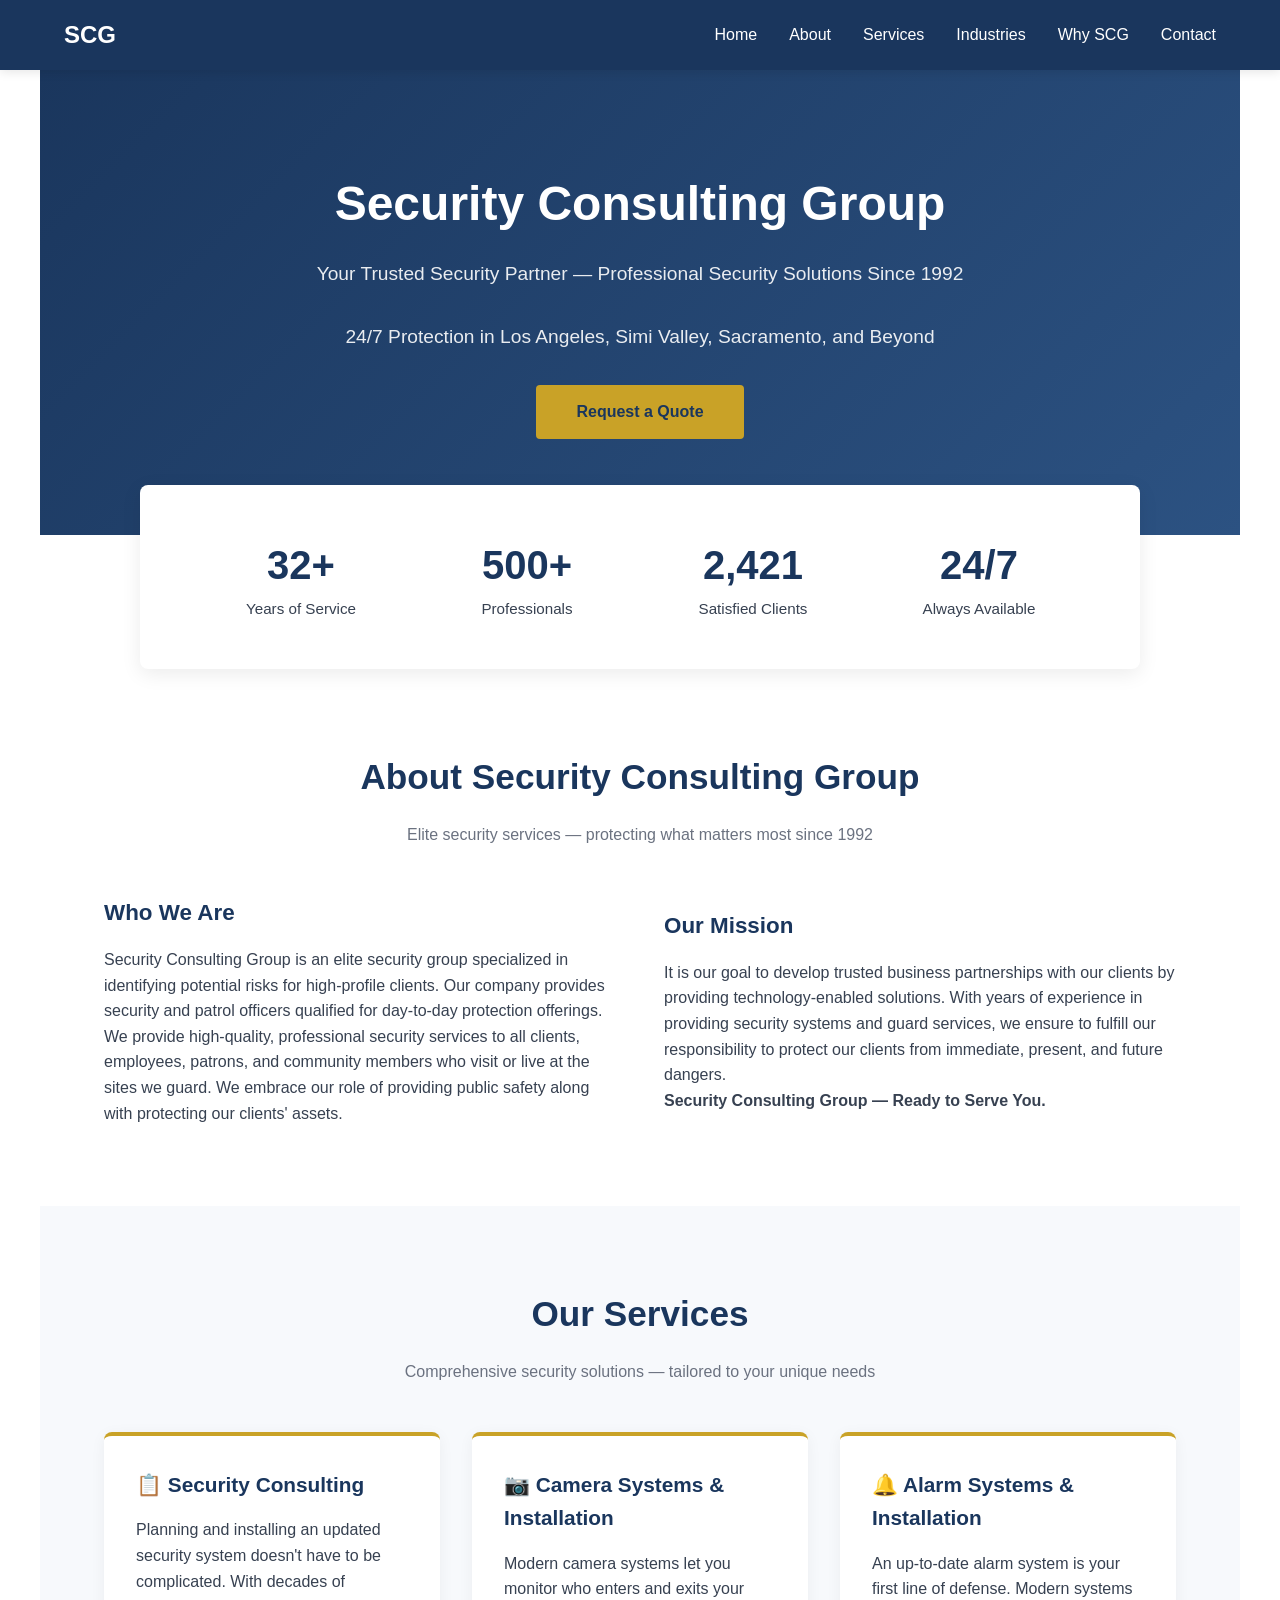
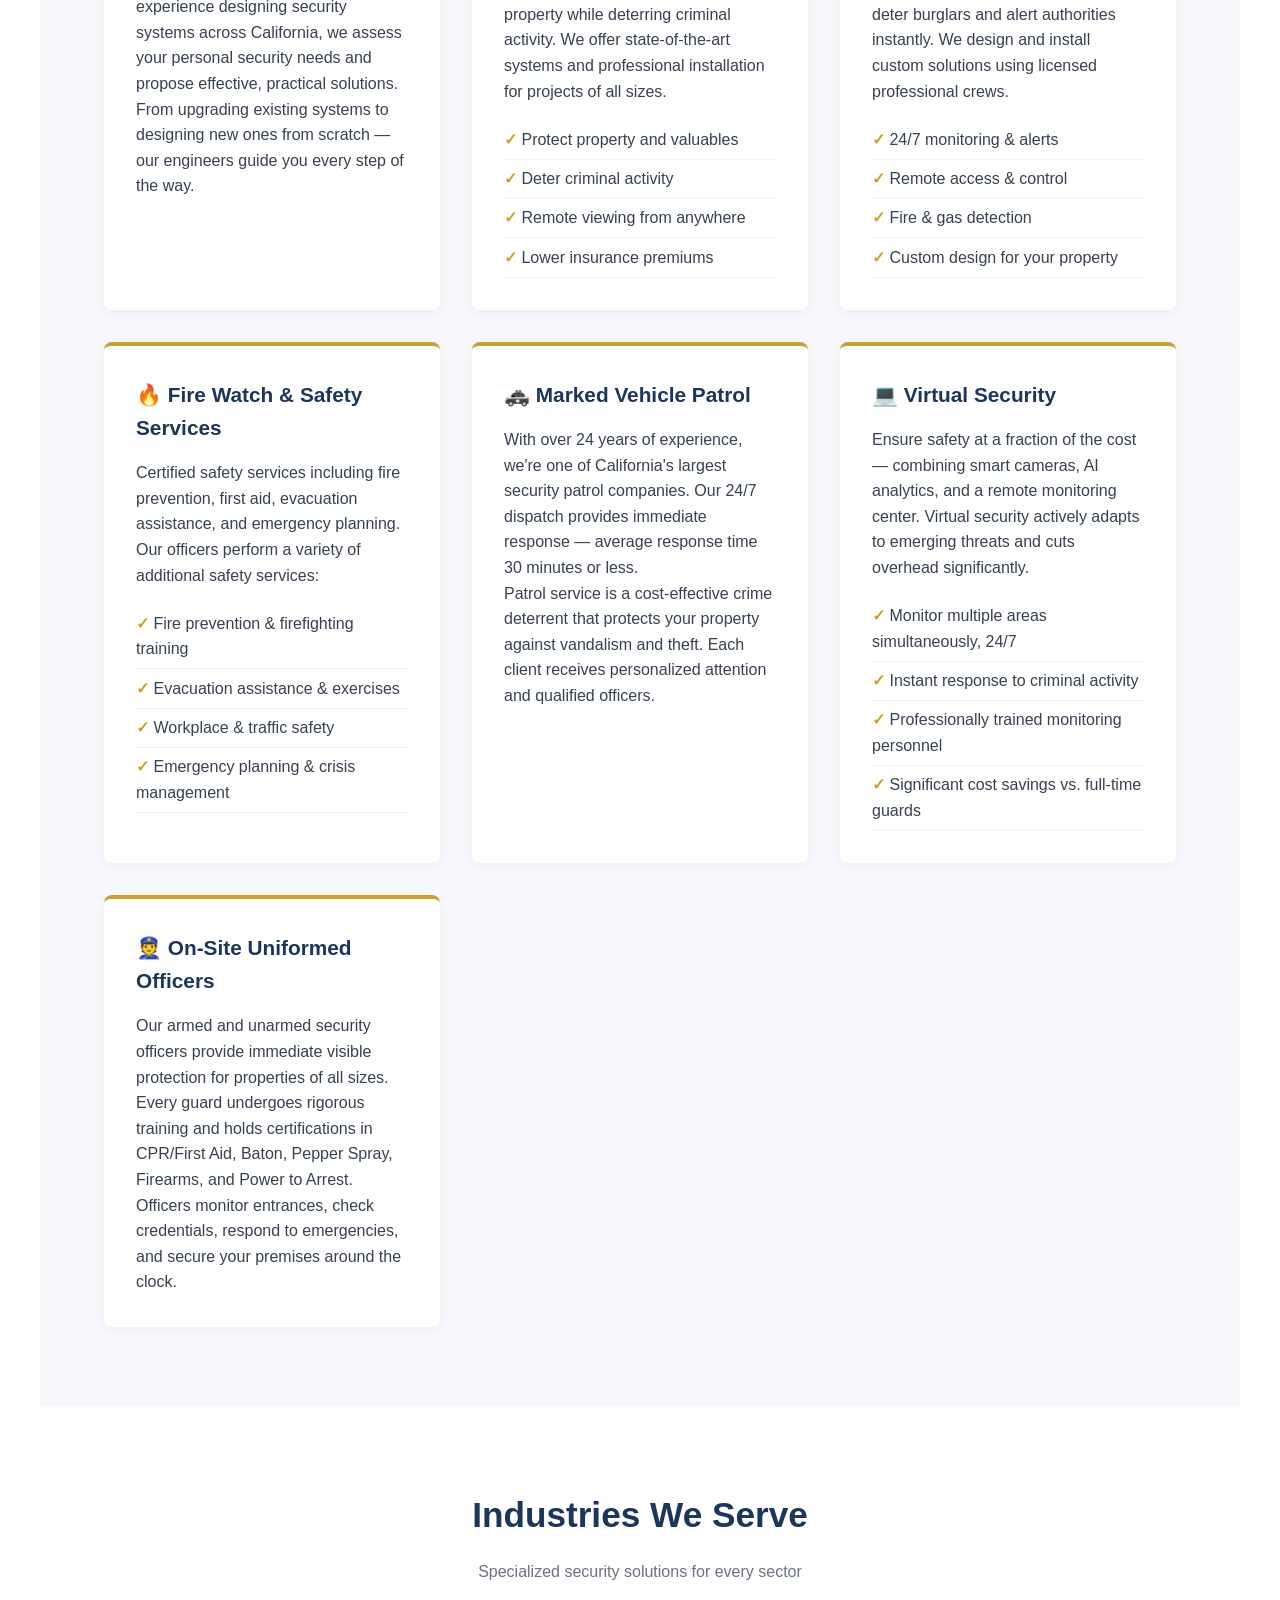
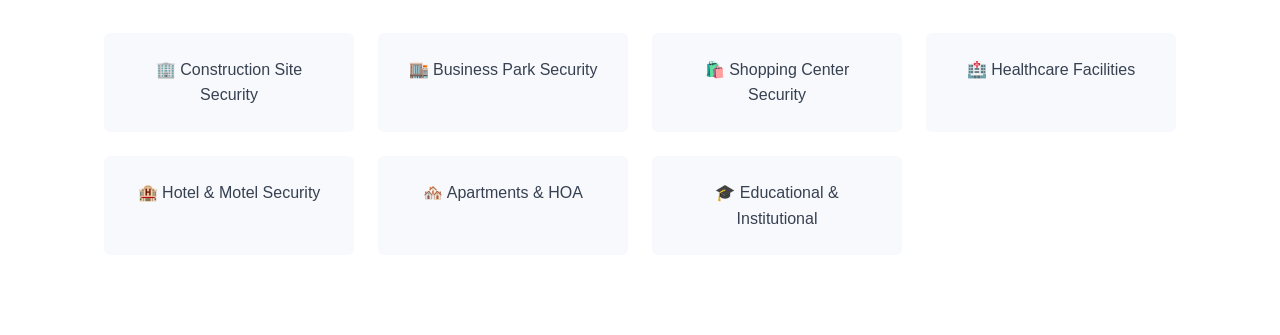
==== index.html @ 0ec8bee3 "Update index.html" ====
<!DOCTYPE html>
<html lang="en">
<head>
    <meta charset="UTF-8">
    <meta name="viewport" content="width=device-width, initial-scale=1.0">
    <title>Security Consulting Group | Reliable Security Solutions Since 1992</title>
    <link rel="stylesheet" href="style.css">
    <style>
        * {
            margin: 0;
            padding: 0;
            box-sizing: border-box;
            font-family: 'Segoe UI', Tahoma, Geneva, Verdana, sans-serif;
        }
        :root {
            --primary: #1a365d;
            --secondary: #c9a227;
            --accent: #2c5282;
            --light: #f7f9fc;
            --dark: #1f2937;
            --text: #374151;
        }
        body {
            line-height: 1.6;
            color: var(--text);
        }
        nav {
            background: var(--primary);
            padding: 1rem 5%;
            position: sticky;
            top: 0;
            z-index: 100;
            box-shadow: 0 2px 10px rgba(0,0,0,0.1);
        }
        .nav-container {
            max-width: 1200px;
            margin: 0 auto;
            display: flex;
            justify-content: space-between;
            align-items: center;
        }
        .logo {
            color: white;
            font-size: 1.5rem;
            font-weight: 700;
        }
        .nav-links {
            display: flex;
            gap: 2rem;
            list-style: none;
        }
        .nav-links a {
            color: white;
            text-decoration: none;
            font-weight: 500;
            transition: color 0.3s;
        }
        .nav-links a:hover {
            color: var(--secondary);
        }
        .hero {
            background: linear-gradient(135deg, var(--primary) 0%, var(--accent) 100%);
            color: white;
            padding: 6rem 5%;
            text-align: center;
        }
        .hero h1 {
            font-size: 3rem;
            margin-bottom: 1rem;
        }
        .hero p {
            font-size: 1.2rem;
            max-width: 800px;
            margin: 0 auto 2rem;
            opacity: 0.9;
        }
        .cta-button {
            display: inline-block;
            background: var(--secondary);
            color: var(--primary);
            padding: 0.9rem 2.5rem;
            border-radius: 4px;
            text-decoration: none;
            font-weight: 700;
            transition: transform 0.3s;
        }
        .cta-button:hover {
            transform: translateY(-3px);
        }
        .stats {
            background: white;
            padding: 3rem 5%;
            margin-top: -50px;
            position: relative;
            max-width: 1000px;
            margin-left: auto;
            margin-right: auto;
            border-radius: 8px;
            box-shadow: 0 5px 20px rgba(0,0,0,0.08);
        }
        .stats-container {
            display: grid;
            grid-template-columns: repeat(4, 1fr);
            gap: 2rem;
            text-align: center;
        }
        .stat-number {
            font-size: 2.5rem;
            font-weight: 700;
            color: var(--primary);
        }
        .stat-label {
            color: var(--text);
            font-size: 0.95rem;
        }
        section {
            padding: 5rem 5%;
            max-width: 1200px;
            margin: 0 auto;
        }
        .section-title {
            text-align: center;
            font-size: 2.2rem;
            color: var(--primary);
            margin-bottom: 1rem;
        }
        .section-subtitle {
            text-align: center;
            max-width: 700px;
            margin: 0 auto 3rem;
            color: #6b7280;
        }
        .about-content {
            display: grid;
            grid-template-columns: 1fr 1fr;
            gap: 3rem;
            align-items: center;
        }
        .about-text h3 {
            color: var(--primary);
            margin-bottom: 1rem;
            font-size: 1.4rem;
        }
        .services-grid {
            display: grid;
            grid-template-columns: repeat(auto-fit, minmax(320px, 1fr));
            gap: 2rem;
        }
        .service-card {
            background: white;
            border-radius: 8px;
            padding: 2rem;
            box-shadow: 0 3px 15px rgba(0,0,0,0.05);
            transition: transform 0.3s, box-shadow 0.3s;
            border-top: 4px solid var(--secondary);
        }
        .service-card:hover {
            transform: translateY(-5px);
            box-shadow: 0 8px 25px rgba(0,0,0,0.1);
        }
        .service-card h3 {
            color: var(--primary);
            margin-bottom: 1rem;
            font-size: 1.3rem;
        }
        .benefits-list {
            list-style: none;
            margin-top: 1rem;
        }
        .benefits-list li {
            padding: 0.4rem 0;
            border-bottom: 1px solid #f0f0f0;
        }
        .benefits-list li:before {
            content: "✓ ";
            color: var(--secondary);
            font-weight: bold;
        }
        .industries-grid {
            display: grid;
            grid-template-columns: repeat(auto-fit, minmax(250px, 1fr));
            gap: 1.5rem;
        }
        .industry-item {
            background: var(--light);
            padding: 1.5rem;
            border-radius: 6px;
            text-align: center;
            font-weight: 500;
        }
        .why-scg {
            background: var(--light);
        }
        .why-grid {
            display: grid;
            grid-template-columns: repeat(auto-fit, minmax(250px, 1fr));
            gap: 2rem;
        }
        .why-item h3 {
            color: var(--primary);
            margin-bottom: 0.8rem;
        }
        .contact-container {
            display: grid;
            grid-template-columns: 1fr 1fr;
            gap: 3rem;
        }
        .contact-info h3 {
            color: var(--primary);
            margin-bottom: 1rem;
        }
        .contact-info p {
            margin-bottom: 0.8rem;
        }
        footer {
            background: var(--dark);
            color: white;
            text-align: center;
            padding: 2rem 5%;
            font-size: 0.9rem;
        }
        @media (max-width: 768px) {
            .nav-links {
                gap: 1rem;
            }
            .hero h1 {
                font-size: 2rem;
            }
            .stats-container, .about-content, .contact-container {
                grid-template-columns: 1fr;
            }
        }
    </style>
</head>
<body>

<!-- Navigation -->
<nav>
    <div class="nav-container">
        <div class="logo">SCG</div>
        <ul class="nav-links">
            <li><a href="#home">Home</a></li>
            <li><a href="#about">About</a></li>
            <li><a href="#services">Services</a></li>
            <li><a href="#industries">Industries</a></li>
            <li><a href="#why">Why SCG</a></li>
            <li><a href="#contact">Contact</a></li>
        </ul>
    </div>
</nav>

<!-- Home / Hero Section -->
<section class="hero" id="home">
    <h1>Security Consulting Group</h1>
    <p>Your Trusted Security Partner — Professional Security Solutions Since 1992</p>
    <p>24/7 Protection in Los Angeles, Simi Valley, Sacramento, and Beyond</p>
    <a href="#contact" class="cta-button">Request a Quote</a>
</section>

<!-- Stats Bar -->
<div class="stats">
    <div class="stats-container">
        <div>
            <div class="stat-number">32+</div>
            <div class="stat-label">Years of Service</div>
        </div>
        <div>
            <div class="stat-number">500+</div>
            <div class="stat-label">Professionals</div>
        </div>
        <div>
            <div class="stat-number">2,421</div>
            <div class="stat-label">Satisfied Clients</div>
        </div>
        <div>
            <div class="stat-number">24/7</div>
            <div class="stat-label">Always Available</div>
        </div>
    </div>
</div>

<!-- About Us -->
<section id="about">
    <h2 class="section-title">About Security Consulting Group</h2>
    <p class="section-subtitle">Elite security services — protecting what matters most since 1992</p>
    
    <div class="about-content">
        <div class="about-text">
            <h3>Who We Are</h3>
            <p>Security Consulting Group is an elite security group specialized in identifying potential risks for high-profile clients. Our company provides security and patrol officers qualified for day-to-day protection offerings.</p>
            <p>We provide high-quality, professional security services to all clients, employees, patrons, and community members who visit or live at the sites we guard. We embrace our role of providing public safety along with protecting our clients' assets.</p>
        </div>
        <div class="about-text">
            <h3>Our Mission</h3>
            <p>It is our goal to develop trusted business partnerships with our clients by providing technology-enabled solutions. With years of experience in providing security systems and guard services, we ensure to fulfill our responsibility to protect our clients from immediate, present, and future dangers.</p>
            <p><strong>Security Consulting Group — Ready to Serve You.</strong></p>
        </div>
    </div>
</section>

<!-- Services -->
<section id="services" style="background: var(--light);">
    <h2 class="section-title">Our Services</h2>
    <p class="section-subtitle">Comprehensive security solutions — tailored to your unique needs</p>
    
    <div class="services-grid">
        <!-- Security Consulting -->
        <div class="service-card">
            <h3>📋 Security Consulting</h3>
            <p>Planning and installing an updated security system doesn't have to be complicated. With decades of experience designing security systems across California, we assess your personal security needs and propose effective, practical solutions.</p>
            <p>From upgrading existing systems to designing new ones from scratch — our engineers guide you every step of the way.</p>
        </div>

        <!-- Camera Systems -->
        <div class="service-card">
            <h3>📷 Camera Systems & Installation</h3>
            <p>Modern camera systems let you monitor who enters and exits your property while deterring criminal activity. We offer state-of-the-art systems and professional installation for projects of all sizes.</p>
            <ul class="benefits-list">
                <li>Protect property and valuables</li>
                <li>Deter criminal activity</li>
                <li>Remote viewing from anywhere</li>
                <li>Lower insurance premiums</li>
            </ul>
        </div>

        <!-- Alarm Systems -->
        <div class="service-card">
            <h3>🔔 Alarm Systems & Installation</h3>
            <p>An up-to-date alarm system is your first line of defense. Modern systems deter burglars and alert authorities instantly. We design and install custom solutions using licensed professional crews.</p>
            <ul class="benefits-list">
                <li>24/7 monitoring & alerts</li>
                <li>Remote access & control</li>
                <li>Fire & gas detection</li>
                <li>Custom design for your property</li>
            </ul>
        </div>

        <!-- Fire Watch & Safety -->
        <div class="service-card">
            <h3>🔥 Fire Watch & Safety Services</h3>
            <p>Certified safety services including fire prevention, first aid, evacuation assistance, and emergency planning. Our officers perform a variety of additional safety services:</p>
            <ul class="benefits-list">
                <li>Fire prevention & firefighting training</li>
                <li>Evacuation assistance & exercises</li>
                <li>Workplace & traffic safety</li>
                <li>Emergency planning & crisis management</li>
            </ul>
        </div>

        <!-- Marked Vehicle Patrol -->
        <div class="service-card">
            <h3>🚓 Marked Vehicle Patrol</h3>
            <p>With over 24 years of experience, we're one of California's largest security patrol companies. Our 24/7 dispatch provides immediate response — average response time 30 minutes or less.</p>
            <p>Patrol service is a cost-effective crime deterrent that protects your property against vandalism and theft. Each client receives personalized attention and qualified officers.</p>
        </div>

        <!-- Virtual Security -->
        <div class="service-card">
            <h3>💻 Virtual Security</h3>
            <p>Ensure safety at a fraction of the cost — combining smart cameras, AI analytics, and a remote monitoring center. Virtual security actively adapts to emerging threats and cuts overhead significantly.</p>
            <ul class="benefits-list">
                <li>Monitor multiple areas simultaneously, 24/7</li>
                <li>Instant response to criminal activity</li>
                <li>Professionally trained monitoring personnel</li>
                <li>Significant cost savings vs. full-time guards</li>
            </ul>
        </div>

        <!-- On-Site Uniformed Officers -->
        <div class="service-card">
            <h3>👮 On-Site Uniformed Officers</h3>
            <p>Our armed and unarmed security officers provide immediate visible protection for properties of all sizes. Every guard undergoes rigorous training and holds certifications in CPR/First Aid, Baton, Pepper Spray, Firearms, and Power to Arrest.</p>
            <p>Officers monitor entrances, check credentials, respond to emergencies, and secure your premises around the clock.</p>
        </div>
    </div>
</section>

<!-- Industries Served -->
<section id="industries">
    <h2 class="section-title">Industries We Serve</h2>
    <p class="section-subtitle">Specialized security solutions for every sector</p>
    
    <div class="industries-grid">
        <div class="industry-item">🏢 Construction Site Security</div>
        <div class="industry-item">🏬 Business Park Security</div>
        <div class="industry-item">🛍️ Shopping Center Security</div>
        <div class="industry-item">🏥 Healthcare Facilities</div>
        <div class="industry-item">🏨 Hotel & Motel Security</div>
        <div class="industry-item">🏘️ Apartments & HOA</div>
        <div class="industry-item">🎓 Educational & Institutional
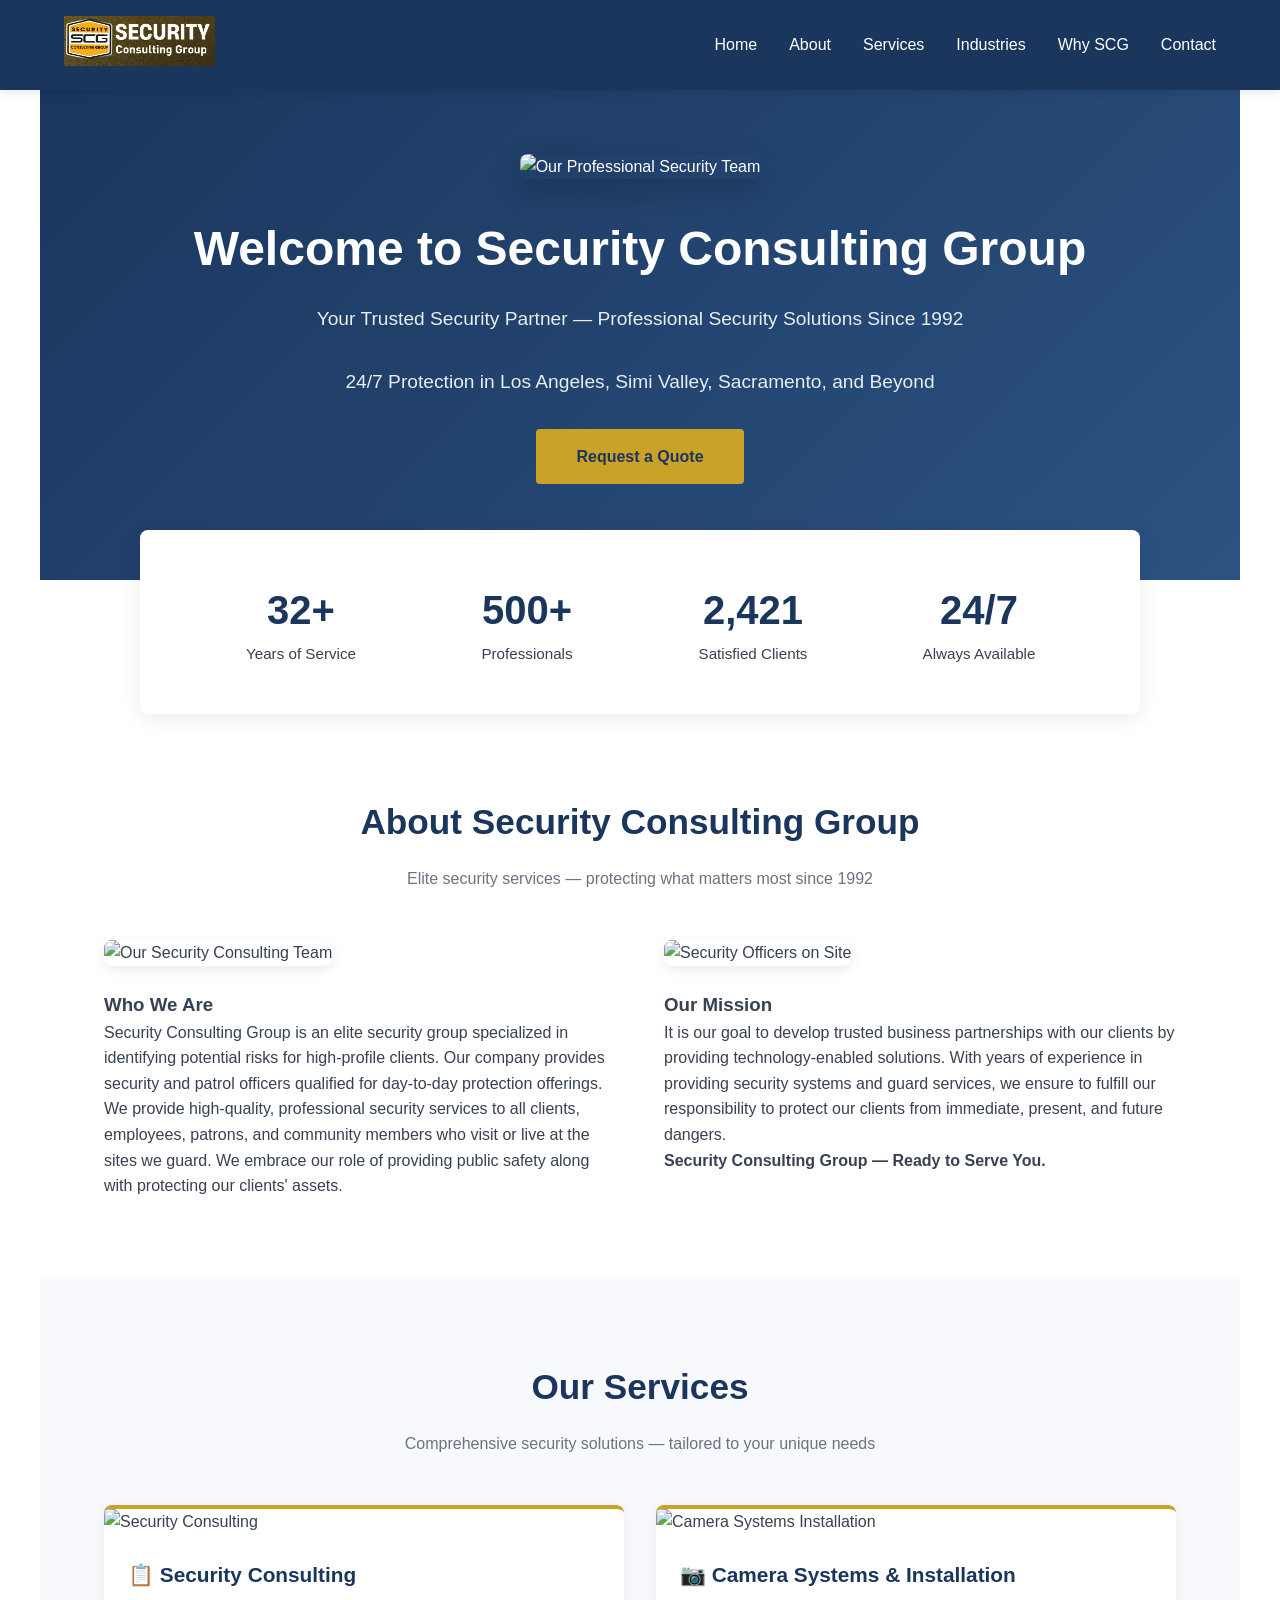
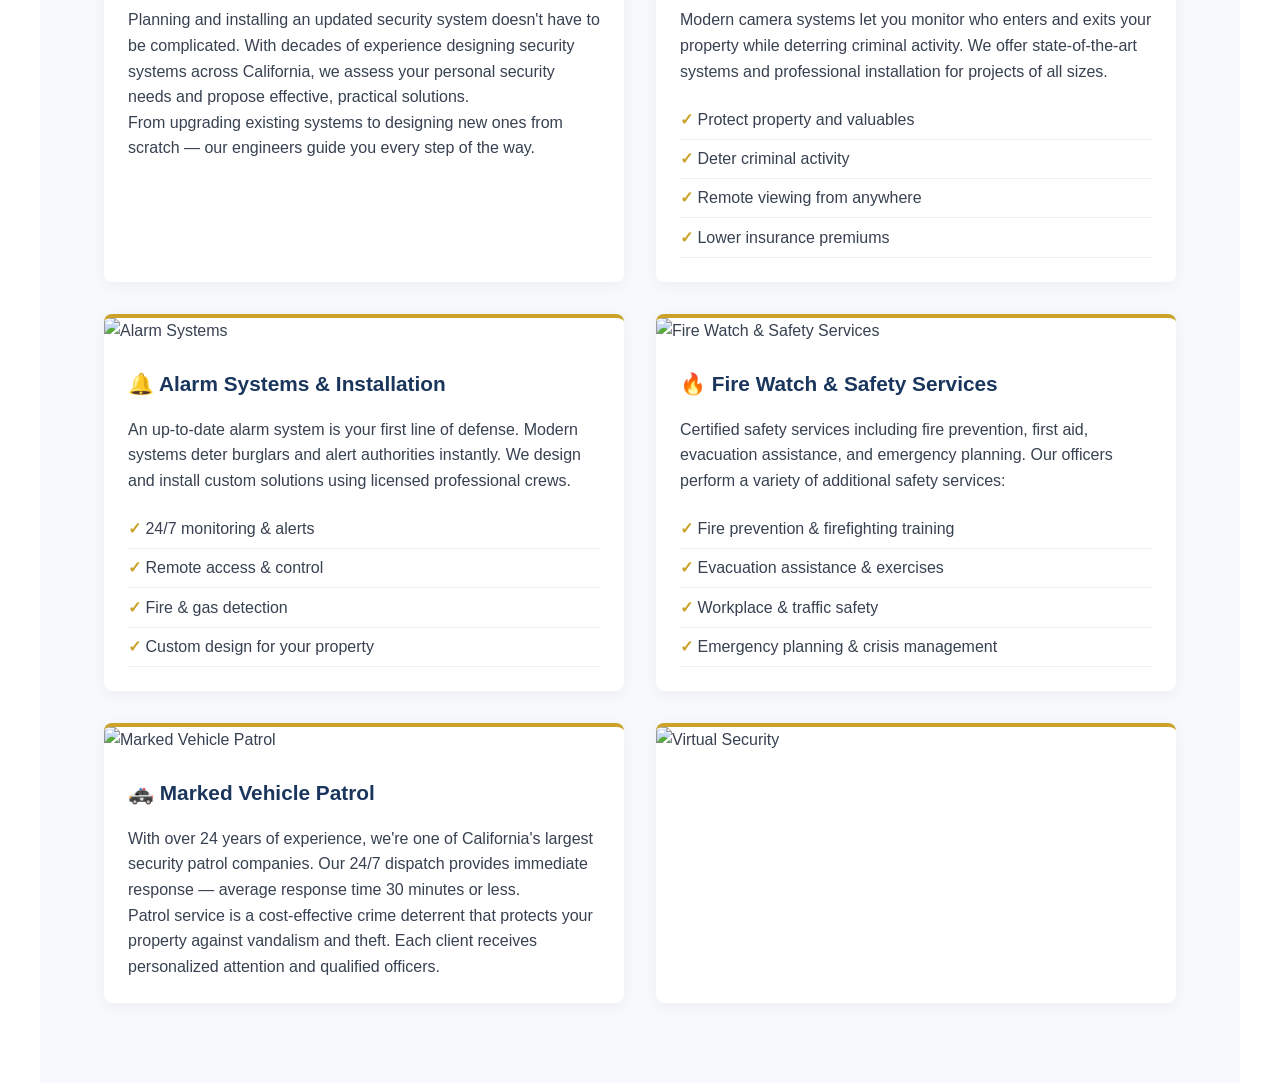
==== commit 4cae0a20: "Add all service images and updated full website Commit 26 files to main" ====
--- a/index.html
+++ b/index.html
@@ -4,7 +4,6 @@
     <meta charset="UTF-8">
     <meta name="viewport" content="width=device-width, initial-scale=1.0">
     <title>Security Consulting Group | Reliable Security Solutions Since 1992</title>
-    <link rel="stylesheet" href="style.css">
     <style>
         * {
             margin: 0;
@@ -39,10 +38,9 @@
             justify-content: space-between;
             align-items: center;
         }
-        .logo {
-            color: white;
-            font-size: 1.5rem;
-            font-weight: 700;
+        .logo img {
+            height: 50px;
+            width: auto;
         }
         .nav-links {
             display: flex;
@@ -61,8 +59,16 @@
         .hero {
             background: linear-gradient(135deg, var(--primary) 0%, var(--accent) 100%);
             color: white;
-            padding: 6rem 5%;
-            text-align: center;
+            padding: 4rem 5% 6rem;
+            text-align: center;
+        }
+        .hero-banner {
+            max-width: 700px;
+            margin: 0 auto 2rem;
+            border-radius: 8px;
+            box-shadow: 0 10px 30px rgba(0,0,0,0.2);
+            width: 100%;
+            height: auto;
         }
         .hero h1 {
             font-size: 3rem;
@@ -134,7 +140,13 @@
             display: grid;
             grid-template-columns: 1fr 1fr;
             gap: 3rem;
-            align-items: center;
+            align-items: start;
+        }
+        .about-image {
+            width: 100%;
+            border-radius: 8px;
+            margin-bottom: 1.5rem;
+            box-shadow: 0 4px 12px rgba(0,0,0,0.08);
         }
         .about-text h3 {
             color: var(--primary);
@@ -143,20 +155,29 @@
         }
         .services-grid {
             display: grid;
-            grid-template-columns: repeat(auto-fit, minmax(320px, 1fr));
+            grid-template-columns: repeat(auto-fit, minmax(350px, 1fr));
             gap: 2rem;
         }
         .service-card {
             background: white;
             border-radius: 8px;
-            padding: 2rem;
+            padding: 0;
             box-shadow: 0 3px 15px rgba(0,0,0,0.05);
             transition: transform 0.3s, box-shadow 0.3s;
             border-top: 4px solid var(--secondary);
+            overflow: hidden;
         }
         .service-card:hover {
             transform: translateY(-5px);
             box-shadow: 0 8px 25px rgba(0,0,0,0.1);
+        }
+        .service-image {
+            width: 100%;
+            height: 200px;
+            object-fit: cover;
+        }
+        .service-content {
+            padding: 1.5rem;
         }
         .service-card h3 {
             color: var(--primary);
@@ -187,6 +208,10 @@
             border-radius: 6px;
             text-align: center;
             font-weight: 500;
+            transition: background 0.3s;
+        }
+        .industry-item:hover {
+            background: #e8edf5;
         }
         .why-scg {
             background: var(--light);
@@ -222,6 +247,7 @@
         @media (max-width: 768px) {
             .nav-links {
                 gap: 1rem;
+                font-size: 0.9rem;
             }
             .hero h1 {
                 font-size: 2rem;
@@ -237,7 +263,9 @@
 <!-- Navigation -->
 <nav>
     <div class="nav-container">
-        <div class="logo">SCG</div>
+        <div class="logo">
+            <img src="images/scg_logo_wordmark.png" alt="Security Consulting Group">
+        </div>
         <ul class="nav-links">
             <li><a href="#home">Home</a></li>
             <li><a href="#about">About</a></li>
@@ -251,7 +279,8 @@
 
 <!-- Home / Hero Section -->
 <section class="hero" id="home">
-    <h1>Security Consulting Group</h1>
+    <img src="images/page_01-cover_security_team.jpeg" alt="Our Professional Security Team" class="hero-banner">
+    <h1>Welcome to Security Consulting Group</h1>
     <p>Your Trusted Security Partner — Professional Security Solutions Since 1992</p>
     <p>24/7 Protection in Los Angeles, Simi Valley, Sacramento, and Beyond</p>
     <a href="#contact" class="cta-button">Request a Quote</a>
@@ -285,12 +314,14 @@
     <p class="section-subtitle">Elite security services — protecting what matters most since 1992</p>
     
     <div class="about-content">
-        <div class="about-text">
+        <div>
+            <img src="images/page_04-security_consulting_team.jpeg" alt="Our Security Consulting Team" class="about-image">
             <h3>Who We Are</h3>
             <p>Security Consulting Group is an elite security group specialized in identifying potential risks for high-profile clients. Our company provides security and patrol officers qualified for day-to-day protection offerings.</p>
             <p>We provide high-quality, professional security services to all clients, employees, patrons, and community members who visit or live at the sites we guard. We embrace our role of providing public safety along with protecting our clients' assets.</p>
         </div>
-        <div class="about-text">
+        <div>
+            <img src="images/page_12-security_officers_on_site.jpeg" alt="Security Officers on Site" class="about-image">
             <h3>Our Mission</h3>
             <p>It is our goal to develop trusted business partnerships with our clients by providing technology-enabled solutions. With years of experience in providing security systems and guard services, we ensure to fulfill our responsibility to protect our clients from immediate, present, and future dangers.</p>
             <p><strong>Security Consulting Group — Ready to Serve You.</strong></p>
@@ -306,85 +337,70 @@
     <div class="services-grid">
         <!-- Security Consulting -->
         <div class="service-card">
-            <h3>📋 Security Consulting</h3>
-            <p>Planning and installing an updated security system doesn't have to be complicated. With decades of experience designing security systems across California, we assess your personal security needs and propose effective, practical solutions.</p>
-            <p>From upgrading existing systems to designing new ones from scratch — our engineers guide you every step of the way.</p>
+            <img src="images/page_04-security_consulting_team.jpeg" alt="Security Consulting" class="service-image">
+            <div class="service-content">
+                <h3>📋 Security Consulting</h3>
+                <p>Planning and installing an updated security system doesn't have to be complicated. With decades of experience designing security systems across California, we assess your personal security needs and propose effective, practical solutions.</p>
+                <p>From upgrading existing systems to designing new ones from scratch — our engineers guide you every step of the way.</p>
+            </div>
         </div>
 
         <!-- Camera Systems -->
         <div class="service-card">
-            <h3>📷 Camera Systems & Installation</h3>
-            <p>Modern camera systems let you monitor who enters and exits your property while deterring criminal activity. We offer state-of-the-art systems and professional installation for projects of all sizes.</p>
-            <ul class="benefits-list">
-                <li>Protect property and valuables</li>
-                <li>Deter criminal activity</li>
-                <li>Remote viewing from anywhere</li>
-                <li>Lower insurance premiums</li>
-            </ul>
+            <img src="images/page_05-security_camera_installation.jpeg" alt="Camera Systems Installation" class="service-image">
+            <div class="service-content">
+                <h3>📷 Camera Systems & Installation</h3>
+                <p>Modern camera systems let you monitor who enters and exits your property while deterring criminal activity. We offer state-of-the-art systems and professional installation for projects of all sizes.</p>
+                <ul class="benefits-list">
+                    <li>Protect property and valuables</li>
+                    <li>Deter criminal activity</li>
+                    <li>Remote viewing from anywhere</li>
+                    <li>Lower insurance premiums</li>
+                </ul>
+            </div>
         </div>
 
         <!-- Alarm Systems -->
         <div class="service-card">
-            <h3>🔔 Alarm Systems & Installation</h3>
-            <p>An up-to-date alarm system is your first line of defense. Modern systems deter burglars and alert authorities instantly. We design and install custom solutions using licensed professional crews.</p>
-            <ul class="benefits-list">
-                <li>24/7 monitoring & alerts</li>
-                <li>Remote access & control</li>
-                <li>Fire & gas detection</li>
-                <li>Custom design for your property</li>
-            </ul>
+            <img src="images/page_06-alarms_system.jpeg" alt="Alarm Systems" class="service-image">
+            <div class="service-content">
+                <h3>🔔 Alarm Systems & Installation</h3>
+                <p>An up-to-date alarm system is your first line of defense. Modern systems deter burglars and alert authorities instantly. We design and install custom solutions using licensed professional crews.</p>
+                <ul class="benefits-list">
+                    <li>24/7 monitoring & alerts</li>
+                    <li>Remote access & control</li>
+                    <li>Fire & gas detection</li>
+                    <li>Custom design for your property</li>
+                </ul>
+            </div>
         </div>
 
         <!-- Fire Watch & Safety -->
         <div class="service-card">
-            <h3>🔥 Fire Watch & Safety Services</h3>
-            <p>Certified safety services including fire prevention, first aid, evacuation assistance, and emergency planning. Our officers perform a variety of additional safety services:</p>
-            <ul class="benefits-list">
-                <li>Fire prevention & firefighting training</li>
-                <li>Evacuation assistance & exercises</li>
-                <li>Workplace & traffic safety</li>
-                <li>Emergency planning & crisis management</li>
-            </ul>
+            <img src="images/page_07-fire_watch_safety.jpeg" alt="Fire Watch & Safety Services" class="service-image">
+            <div class="service-content">
+                <h3>🔥 Fire Watch & Safety Services</h3>
+                <p>Certified safety services including fire prevention, first aid, evacuation assistance, and emergency planning. Our officers perform a variety of additional safety services:</p>
+                <ul class="benefits-list">
+                    <li>Fire prevention & firefighting training</li>
+                    <li>Evacuation assistance & exercises</li>
+                    <li>Workplace & traffic safety</li>
+                    <li>Emergency planning & crisis management</li>
+                </ul>
+            </div>
         </div>
 
         <!-- Marked Vehicle Patrol -->
         <div class="service-card">
-            <h3>🚓 Marked Vehicle Patrol</h3>
-            <p>With over 24 years of experience, we're one of California's largest security patrol companies. Our 24/7 dispatch provides immediate response — average response time 30 minutes or less.</p>
-            <p>Patrol service is a cost-effective crime deterrent that protects your property against vandalism and theft. Each client receives personalized attention and qualified officers.</p>
+            <img src="images/page_08-marked_vehicle_patrol.jpeg" alt="Marked Vehicle Patrol" class="service-image">
+            <div class="service-content">
+                <h3>🚓 Marked Vehicle Patrol</h3>
+                <p>With over 24 years of experience, we're one of California's largest security patrol companies. Our 24/7 dispatch provides immediate response — average response time 30 minutes or less.</p>
+                <p>Patrol service is a cost-effective crime deterrent that protects your property against vandalism and theft. Each client receives personalized attention and qualified officers.</p>
+            </div>
         </div>
 
         <!-- Virtual Security -->
         <div class="service-card">
-            <h3>💻 Virtual Security</h3>
-            <p>Ensure safety at a fraction of the cost — combining smart cameras, AI analytics, and a remote monitoring center. Virtual security actively adapts to emerging threats and cuts overhead significantly.</p>
-            <ul class="benefits-list">
-                <li>Monitor multiple areas simultaneously, 24/7</li>
-                <li>Instant response to criminal activity</li>
-                <li>Professionally trained monitoring personnel</li>
-                <li>Significant cost savings vs. full-time guards</li>
-            </ul>
-        </div>
-
-        <!-- On-Site Uniformed Officers -->
-        <div class="service-card">
-            <h3>👮 On-Site Uniformed Officers</h3>
-            <p>Our armed and unarmed security officers provide immediate visible protection for properties of all sizes. Every guard undergoes rigorous training and holds certifications in CPR/First Aid, Baton, Pepper Spray, Firearms, and Power to Arrest.</p>
-            <p>Officers monitor entrances, check credentials, respond to emergencies, and secure your premises around the clock.</p>
-        </div>
-    </div>
-</section>
-
-<!-- Industries Served -->
-<section id="industries">
-    <h2 class="section-title">Industries We Serve</h2>
-    <p class="section-subtitle">Specialized security solutions for every sector</p>
-    
-    <div class="industries-grid">
-        <div class="industry-item">🏢 Construction Site Security</div>
-        <div class="industry-item">🏬 Business Park Security</div>
-        <div class="industry-item">🛍️ Shopping Center Security</div>
-        <div class="industry-item">🏥 Healthcare Facilities</div>
-        <div class="industry-item">🏨 Hotel & Motel Security</div>
-        <div class="industry-item">🏘️ Apartments & HOA</div>
-        <div class="industry-item">🎓 Educational & Institutional
+            <img src="images/page_09-virtual_security_monitoring.jpeg" alt="Virtual Security" class="service-image">
+            <div class="
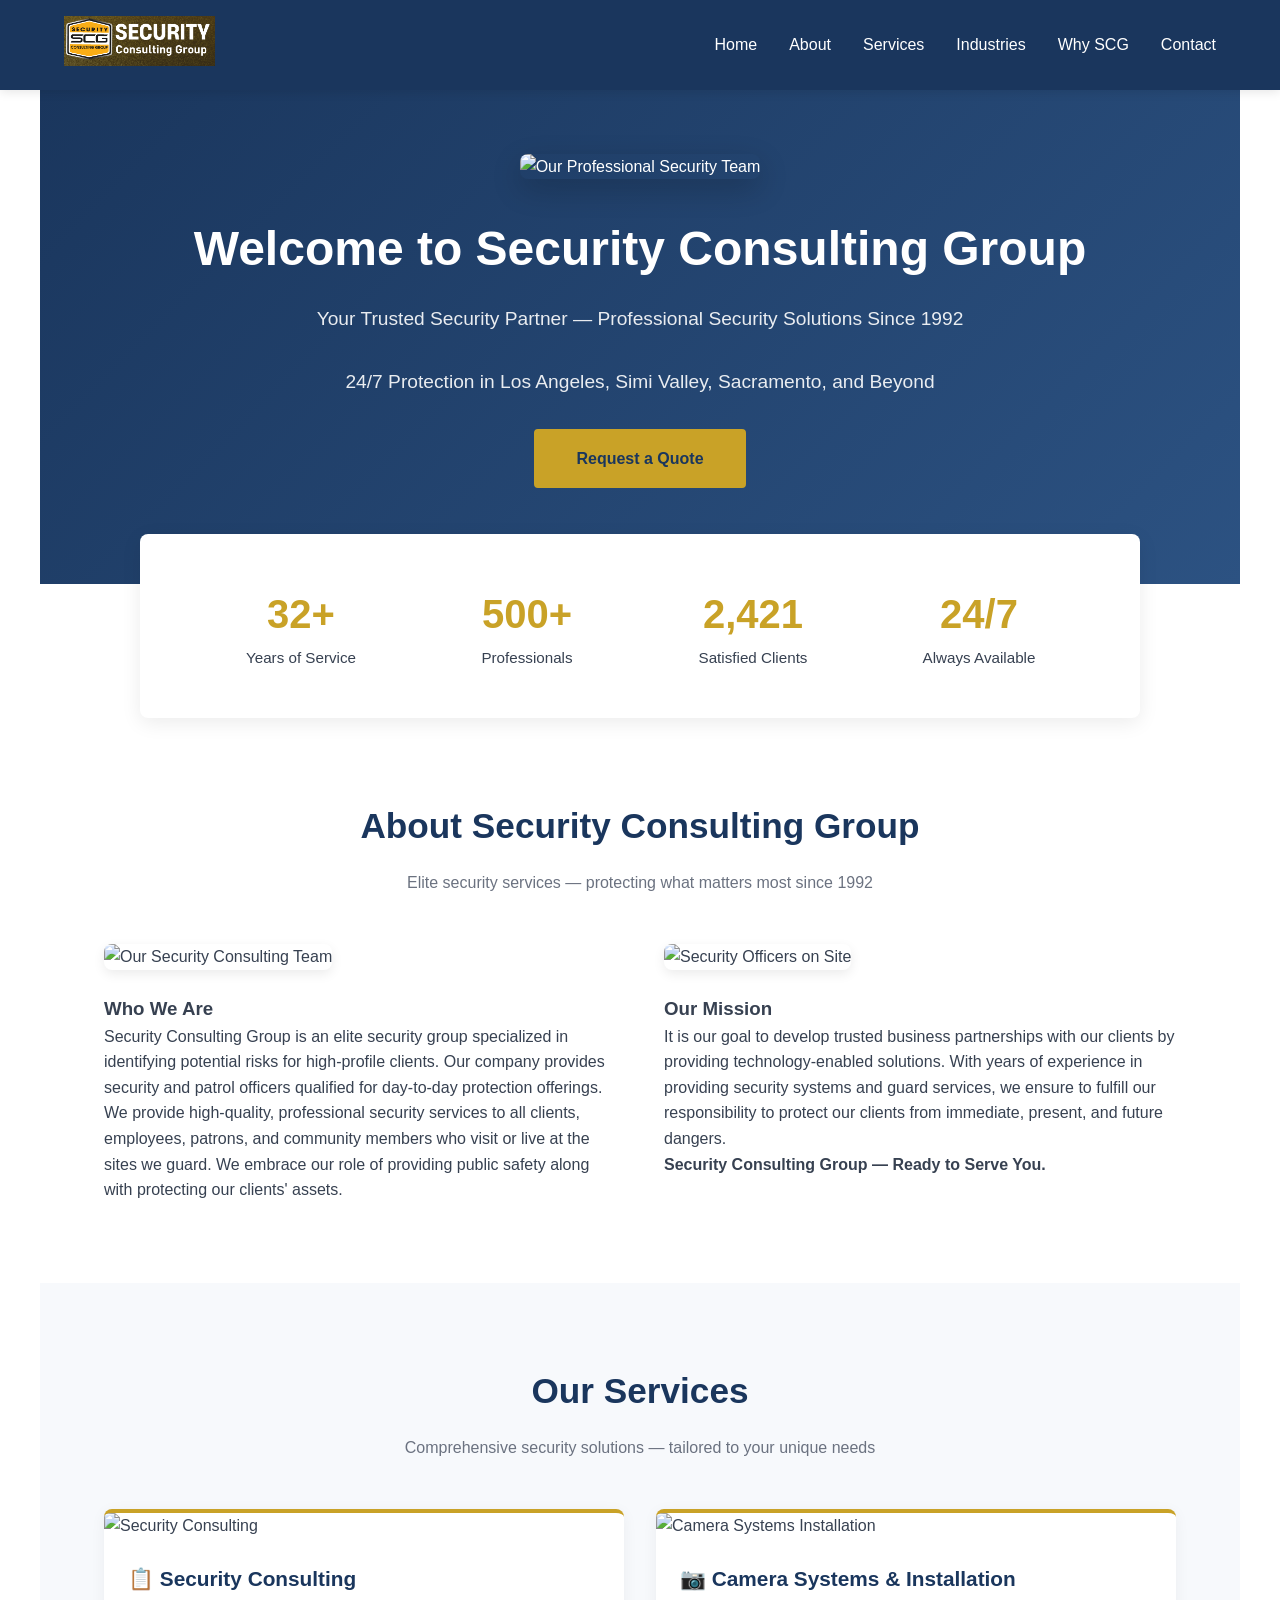
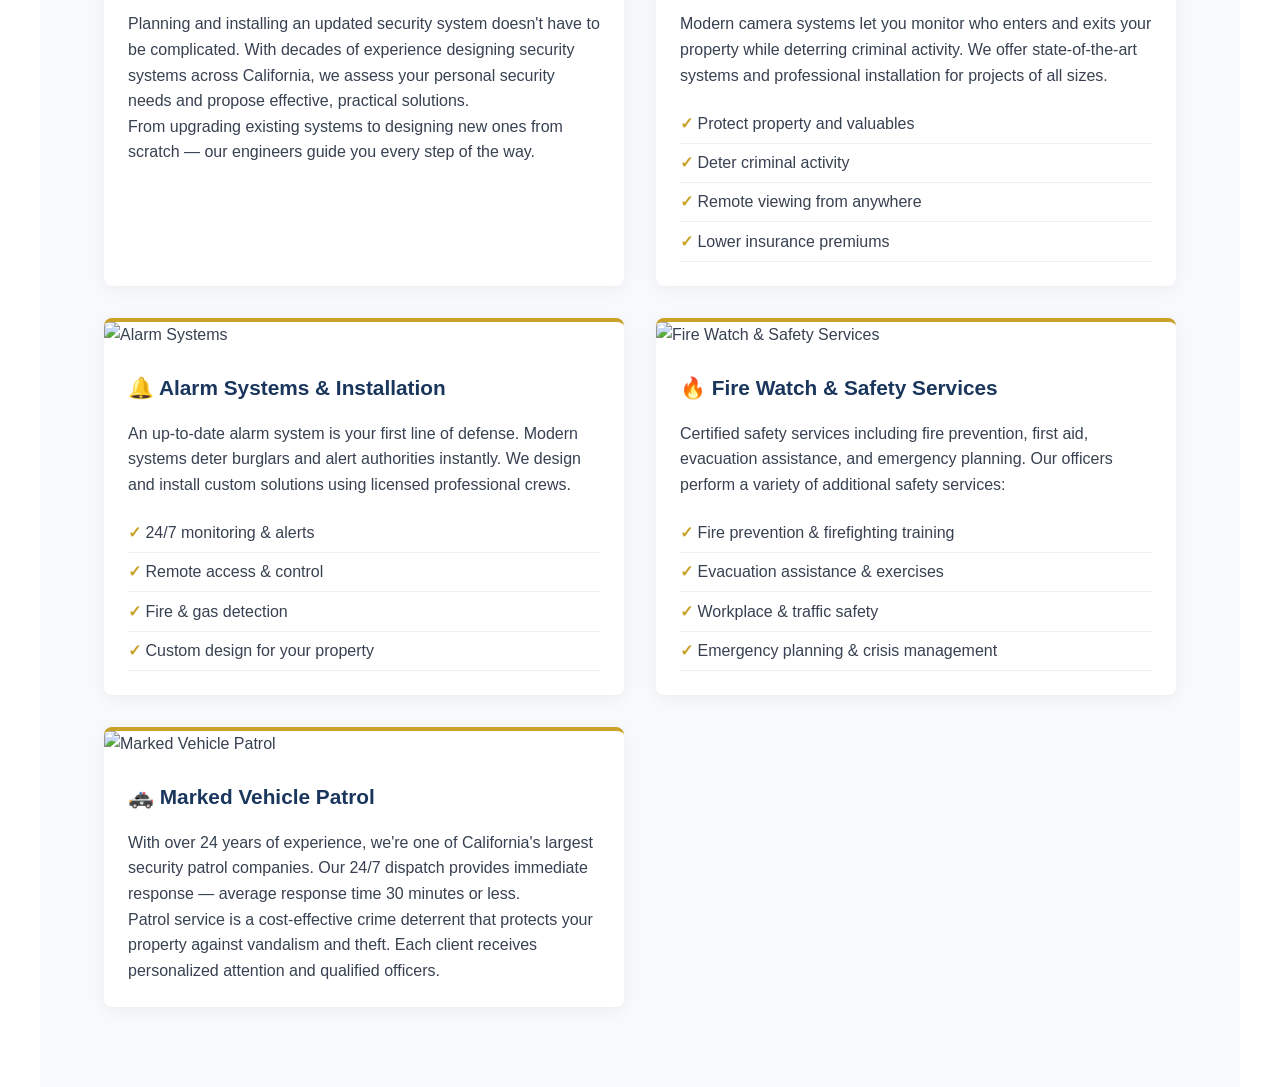
==== commit 1e7b5c7d: "Update index.html" ====
--- a/index.html
+++ b/index.html
@@ -37,6 +37,7 @@
             display: flex;
             justify-content: space-between;
             align-items: center;
+            flex-wrap: wrap;
         }
         .logo img {
             height: 50px;
@@ -46,6 +47,7 @@
             display: flex;
             gap: 2rem;
             list-style: none;
+            flex-wrap: wrap;
         }
         .nav-links a {
             color: white;
@@ -88,10 +90,12 @@
             border-radius: 4px;
             text-decoration: none;
             font-weight: 700;
-            transition: transform 0.3s;
+            transition: transform 0.3s, box-shadow 0.3s;
+            border: 2px solid var(--secondary);
         }
         .cta-button:hover {
             transform: translateY(-3px);
+            box-shadow: 0 5px 20px rgba(201, 162, 39, 0.4);
         }
         .stats {
             background: white;
@@ -113,7 +117,7 @@
         .stat-number {
             font-size: 2.5rem;
             font-weight: 700;
-            color: var(--primary);
+            color: var(--secondary);
         }
         .stat-label {
             color: var(--text);
@@ -149,7 +153,7 @@
             box-shadow: 0 4px 12px rgba(0,0,0,0.08);
         }
         .about-text h3 {
-            color: var(--primary);
+            color: var(--secondary);
             margin-bottom: 1rem;
             font-size: 1.4rem;
         }
@@ -169,7 +173,7 @@
         }
         .service-card:hover {
             transform: translateY(-5px);
-            box-shadow: 0 8px 25px rgba(0,0,0,0.1);
+            box-shadow: 0 8px 25px rgba(201, 162, 39, 0.15);
         }
         .service-image {
             width: 100%;
@@ -208,10 +212,12 @@
             border-radius: 6px;
             text-align: center;
             font-weight: 500;
-            transition: background 0.3s;
+            transition: background 0.3s, border-left 0.3s;
+            border-left: 4px solid transparent;
         }
         .industry-item:hover {
-            background: #e8edf5;
+            background: #fff9e6;
+            border-left-color: var(--secondary);
         }
         .why-scg {
             background: var(--light);
@@ -222,7 +228,7 @@
             gap: 2rem;
         }
         .why-item h3 {
-            color: var(--primary);
+            color: var(--secondary);
             margin-bottom: 0.8rem;
         }
         .contact-container {
@@ -231,11 +237,8 @@
             gap: 3rem;
         }
         .contact-info h3 {
-            color: var(--primary);
+            color: var(--secondary);
             margin-bottom: 1rem;
-        }
-        .contact-info p {
-            margin-bottom: 0.8rem;
         }
         footer {
             background: var(--dark);
@@ -243,6 +246,7 @@
             text-align: center;
             padding: 2rem 5%;
             font-size: 0.9rem;
+            border-top: 3px solid var(--secondary);
         }
         @media (max-width: 768px) {
             .nav-links {
@@ -279,7 +283,7 @@
 
 <!-- Home / Hero Section -->
 <section class="hero" id="home">
-    <img src="images/page_01-cover_security_team.jpeg" alt="Our Professional Security Team" class="hero-banner">
+    <img src="images/page_01-cover_security_team.jpg" alt="Our Professional Security Team" class="hero-banner">
     <h1>Welcome to Security Consulting Group</h1>
     <p>Your Trusted Security Partner — Professional Security Solutions Since 1992</p>
     <p>24/7 Protection in Los Angeles, Simi Valley, Sacramento, and Beyond</p>
@@ -315,13 +319,13 @@
     
     <div class="about-content">
         <div>
-            <img src="images/page_04-security_consulting_team.jpeg" alt="Our Security Consulting Team" class="about-image">
+            <img src="images/page_04-security_consulting_team.jpg" alt="Our Security Consulting Team" class="about-image">
             <h3>Who We Are</h3>
             <p>Security Consulting Group is an elite security group specialized in identifying potential risks for high-profile clients. Our company provides security and patrol officers qualified for day-to-day protection offerings.</p>
             <p>We provide high-quality, professional security services to all clients, employees, patrons, and community members who visit or live at the sites we guard. We embrace our role of providing public safety along with protecting our clients' assets.</p>
         </div>
         <div>
-            <img src="images/page_12-security_officers_on_site.jpeg" alt="Security Officers on Site" class="about-image">
+            <img src="images/page_11-uniformed_officers_on_site.jpg" alt="Security Officers on Site" class="about-image">
             <h3>Our Mission</h3>
             <p>It is our goal to develop trusted business partnerships with our clients by providing technology-enabled solutions. With years of experience in providing security systems and guard services, we ensure to fulfill our responsibility to protect our clients from immediate, present, and future dangers.</p>
             <p><strong>Security Consulting Group — Ready to Serve You.</strong></p>
@@ -337,7 +341,7 @@
     <div class="services-grid">
         <!-- Security Consulting -->
         <div class="service-card">
-            <img src="images/page_04-security_consulting_team.jpeg" alt="Security Consulting" class="service-image">
+            <img src="images/page_04-security_consulting_team.jpg" alt="Security Consulting" class="service-image">
             <div class="service-content">
                 <h3>📋 Security Consulting</h3>
                 <p>Planning and installing an updated security system doesn't have to be complicated. With decades of experience designing security systems across California, we assess your personal security needs and propose effective, practical solutions.</p>
@@ -347,7 +351,7 @@
 
         <!-- Camera Systems -->
         <div class="service-card">
-            <img src="images/page_05-security_camera_installation.jpeg" alt="Camera Systems Installation" class="service-image">
+            <img src="images/page_05-security_camera_installation.jpg" alt="Camera Systems Installation" class="service-image">
             <div class="service-content">
                 <h3>📷 Camera Systems & Installation</h3>
                 <p>Modern camera systems let you monitor who enters and exits your property while deterring criminal activity. We offer state-of-the-art systems and professional installation for projects of all sizes.</p>
@@ -362,7 +366,7 @@
 
         <!-- Alarm Systems -->
         <div class="service-card">
-            <img src="images/page_06-alarms_system.jpeg" alt="Alarm Systems" class="service-image">
+            <img src="images/page_06-alarm_system_installation.jpg" alt="Alarm Systems" class="service-image">
             <div class="service-content">
                 <h3>🔔 Alarm Systems & Installation</h3>
                 <p>An up-to-date alarm system is your first line of defense. Modern systems deter burglars and alert authorities instantly. We design and install custom solutions using licensed professional crews.</p>
@@ -377,7 +381,7 @@
 
         <!-- Fire Watch & Safety -->
         <div class="service-card">
-            <img src="images/page_07-fire_watch_safety.jpeg" alt="Fire Watch & Safety Services" class="service-image">
+            <img src="images/page_07-fire_watch_safety.jpg" alt="Fire Watch & Safety Services" class="service-image">
             <div class="service-content">
                 <h3>🔥 Fire Watch & Safety Services</h3>
                 <p>Certified safety services including fire prevention, first aid, evacuation assistance, and emergency planning. Our officers perform a variety of additional safety services:</p>
@@ -392,15 +396,10 @@
 
         <!-- Marked Vehicle Patrol -->
         <div class="service-card">
-            <img src="images/page_08-marked_vehicle_patrol.jpeg" alt="Marked Vehicle Patrol" class="service-image">
+            <img src="images/page_08-marked_vehicle_patrol.jpg" alt="Marked Vehicle Patrol" class="service-image">
             <div class="service-content">
                 <h3>🚓 Marked Vehicle Patrol</h3>
                 <p>With over 24 years of experience, we're one of California's largest security patrol companies. Our 24/7 dispatch provides immediate response — average response time 30 minutes or less.</p>
                 <p>Patrol service is a cost-effective crime deterrent that protects your property against vandalism and theft. Each client receives personalized attention and qualified officers.</p>
             </div>
-        </div>
-
-        <!-- Virtual Security -->
-        <div class="service-card">
-            <img src="images/page_09-virtual_security_monitoring.jpeg" alt="Virtual Security" class="service-image">
-            <div class="
+        </div
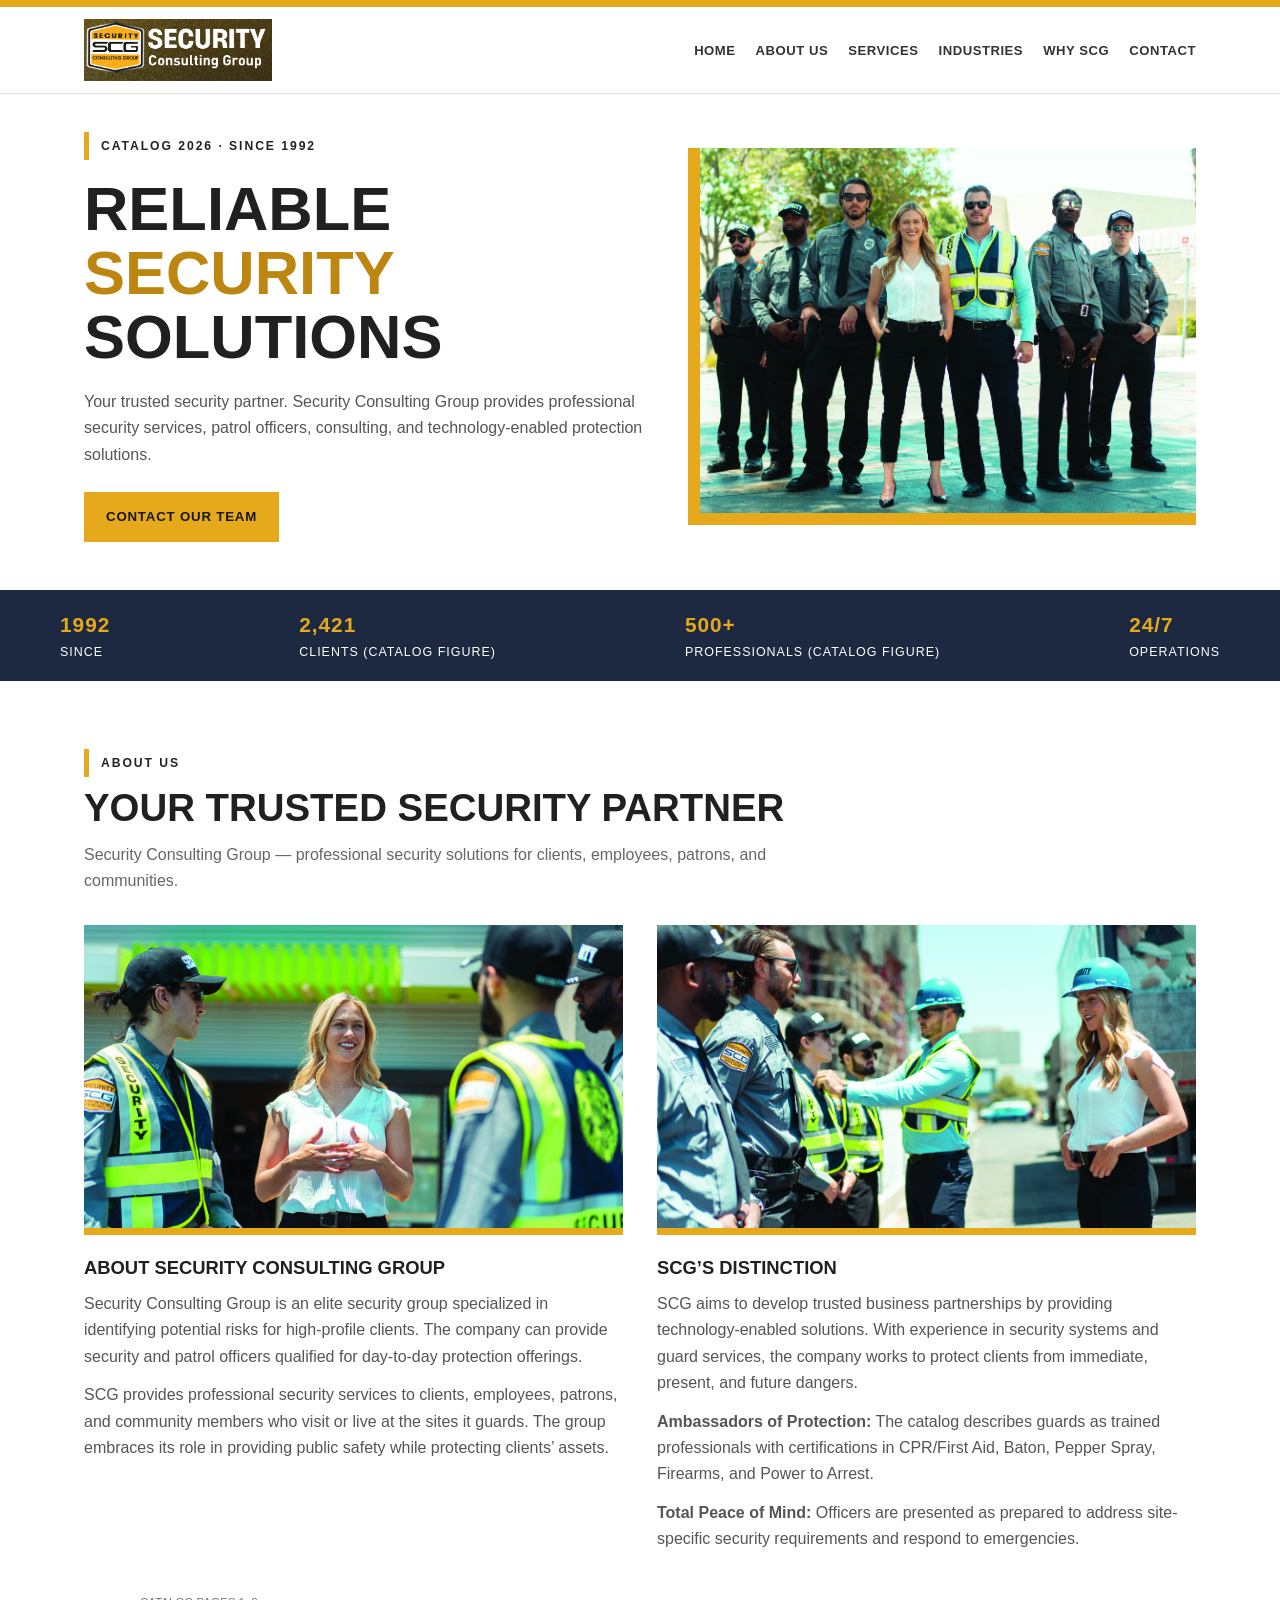
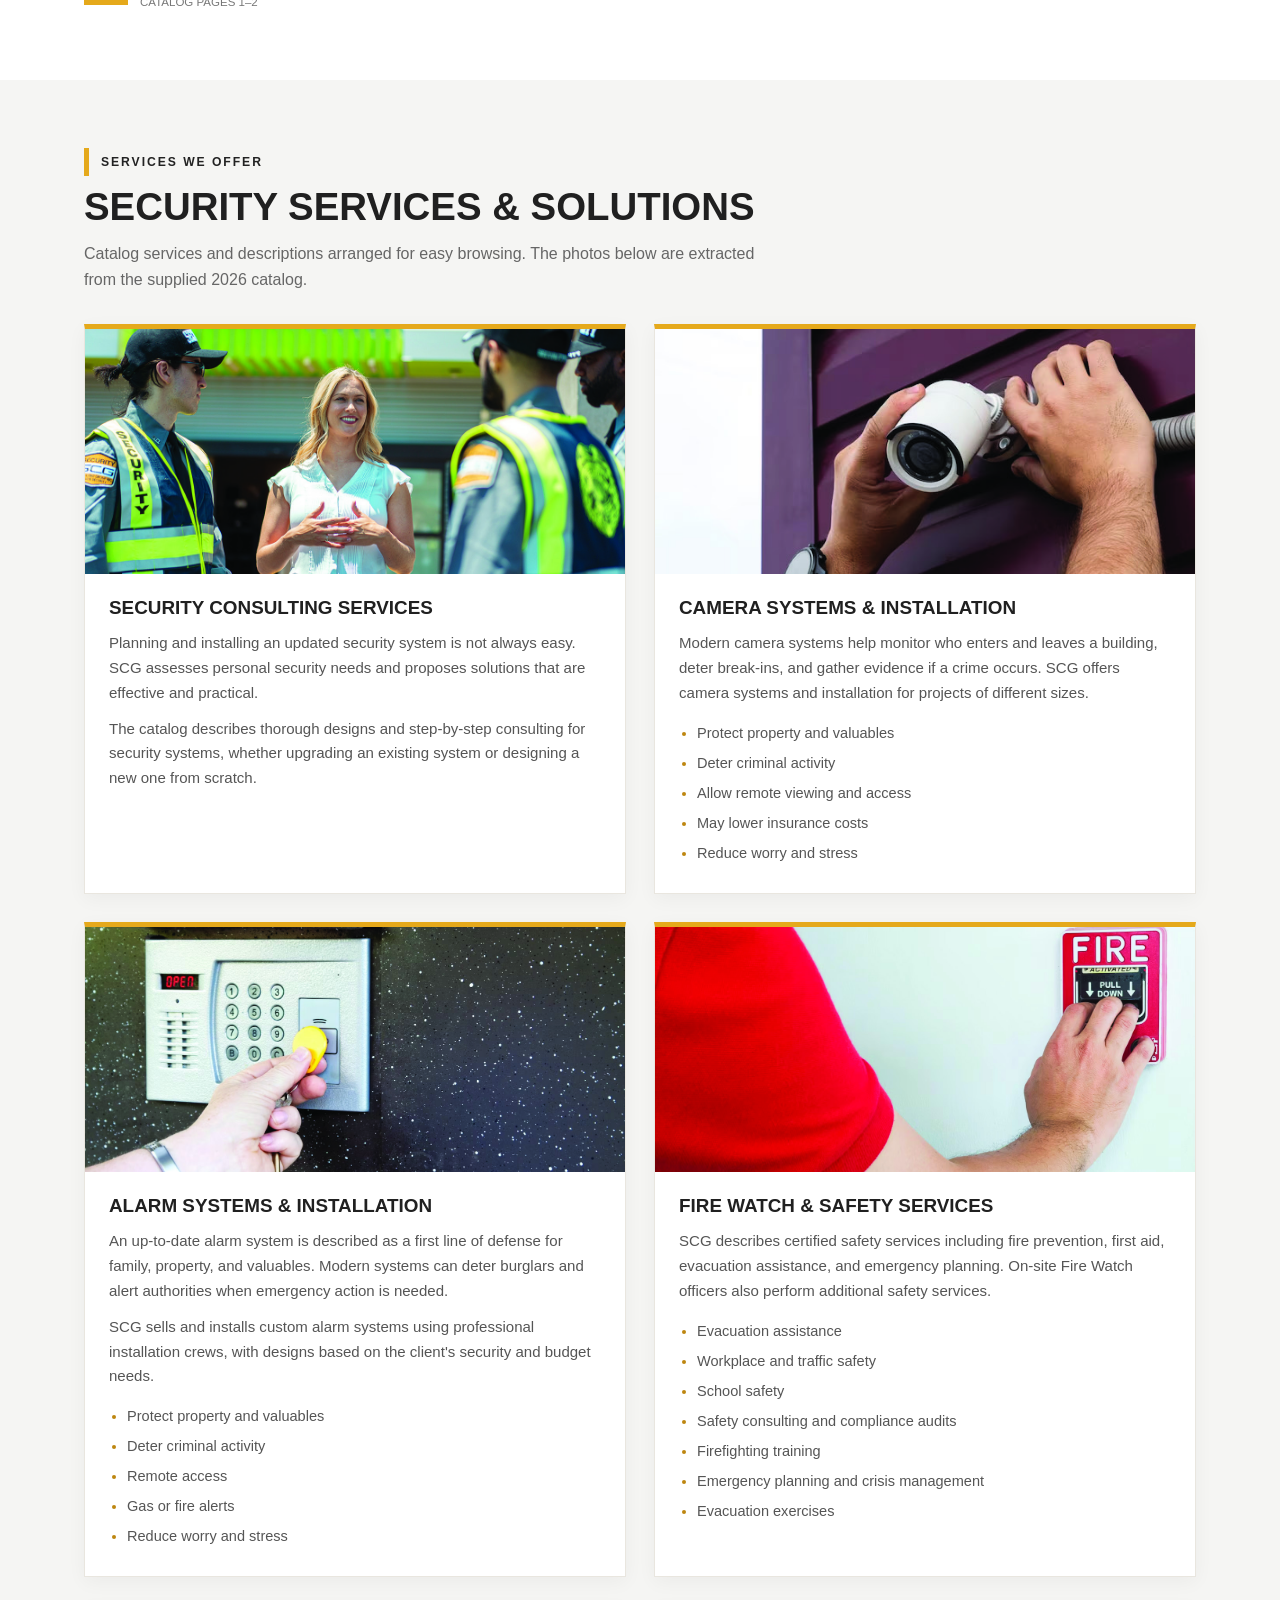
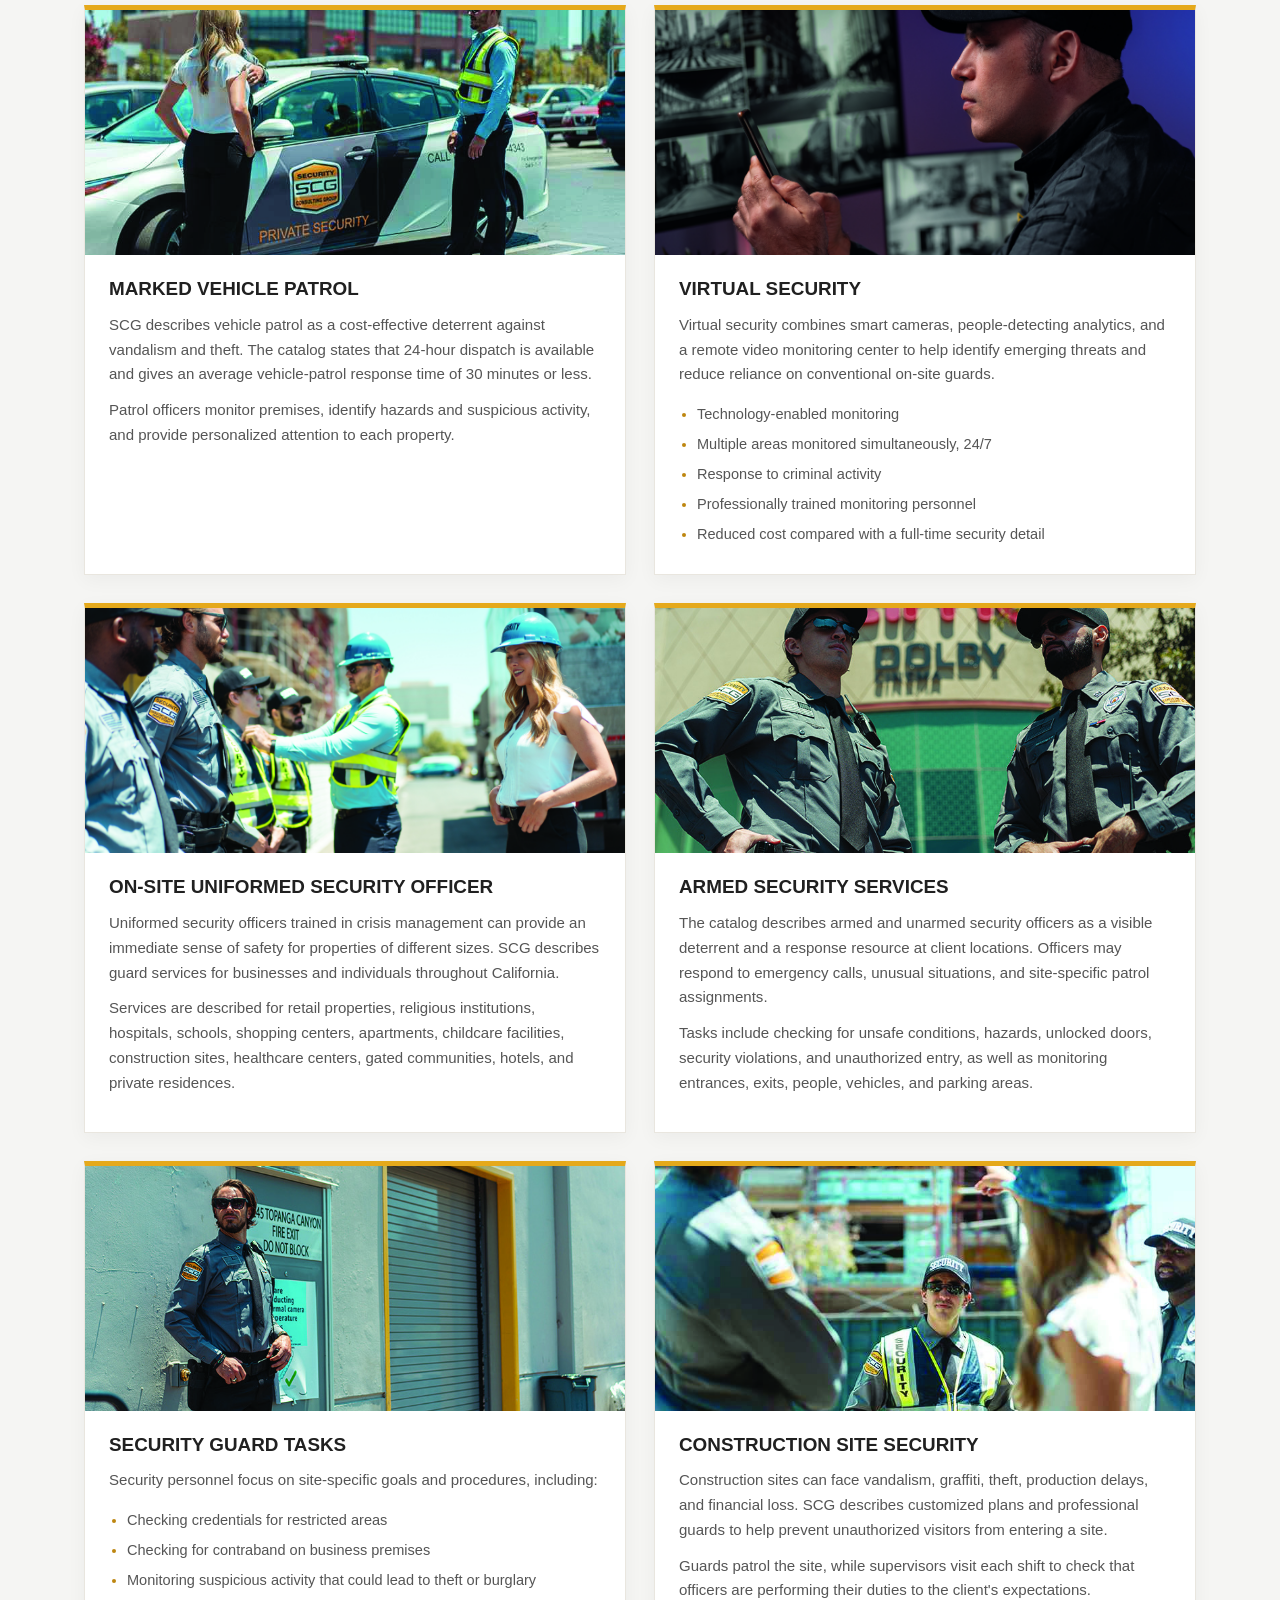
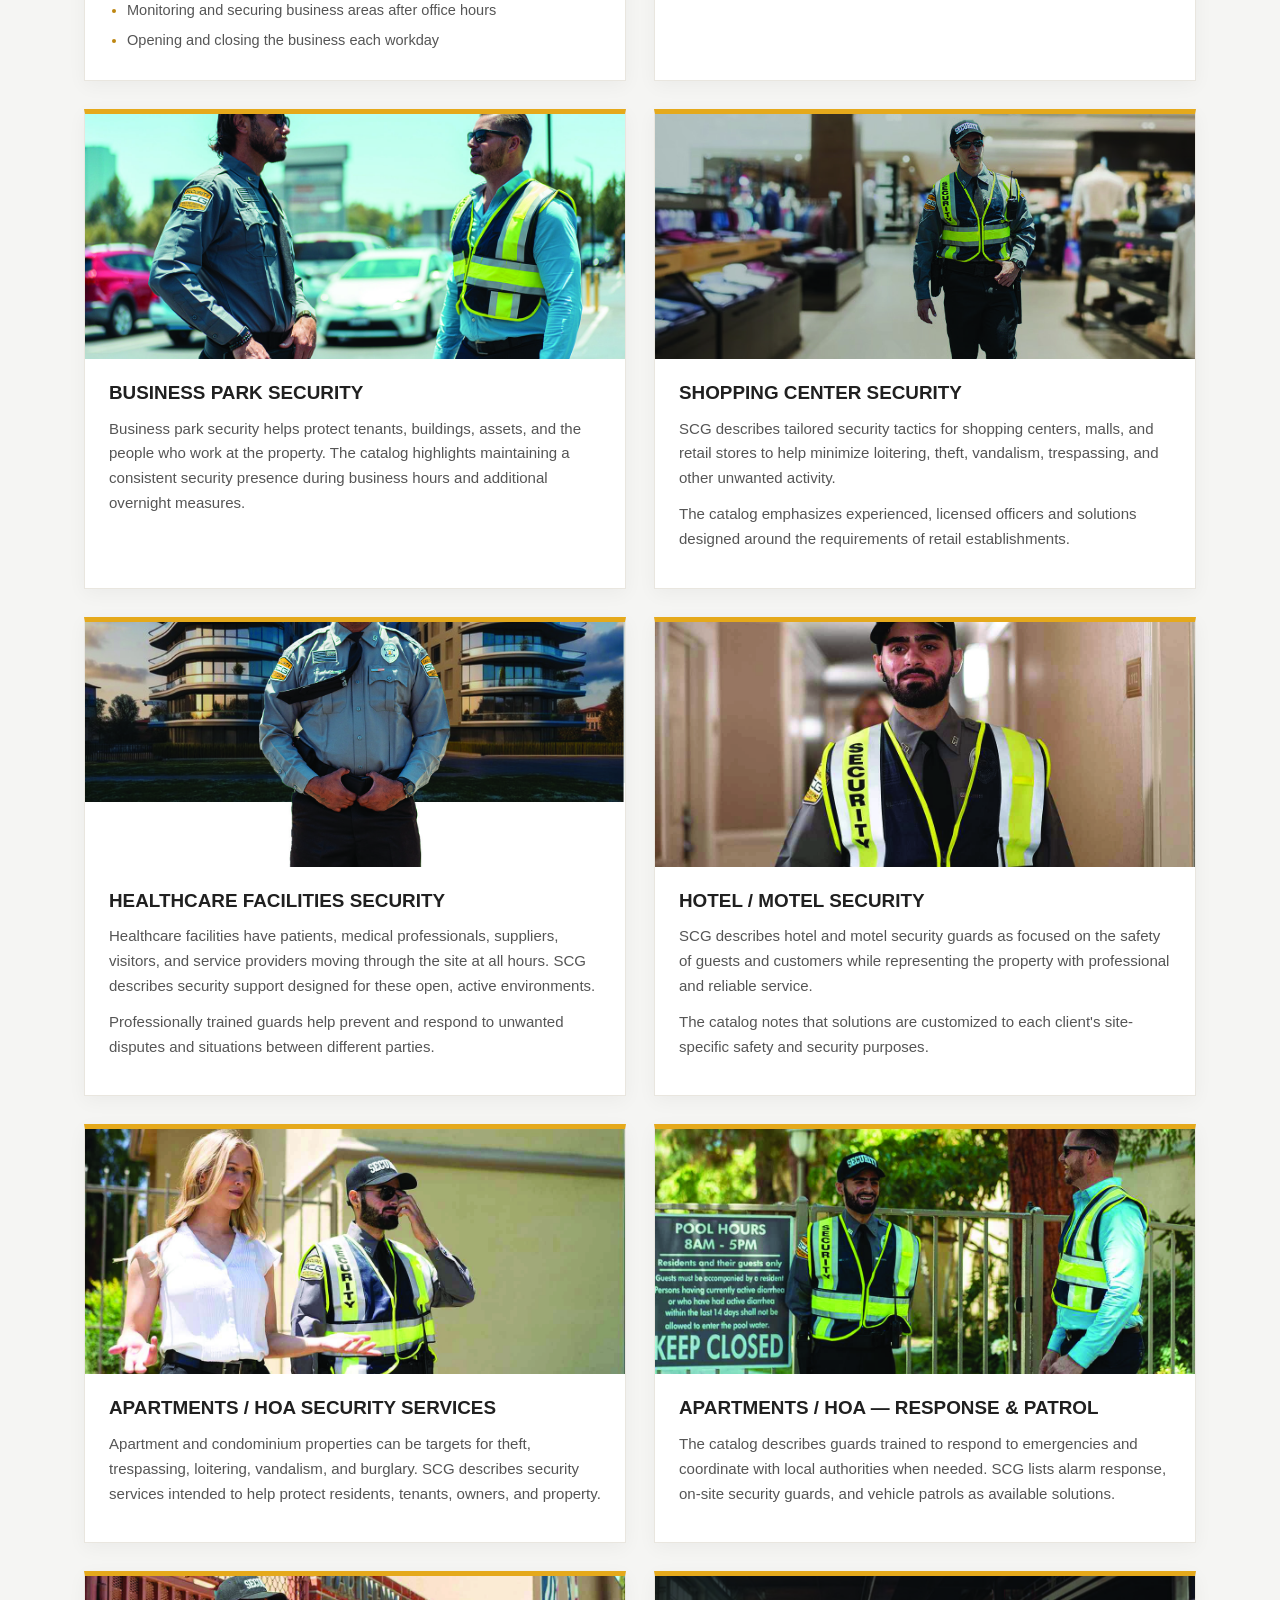
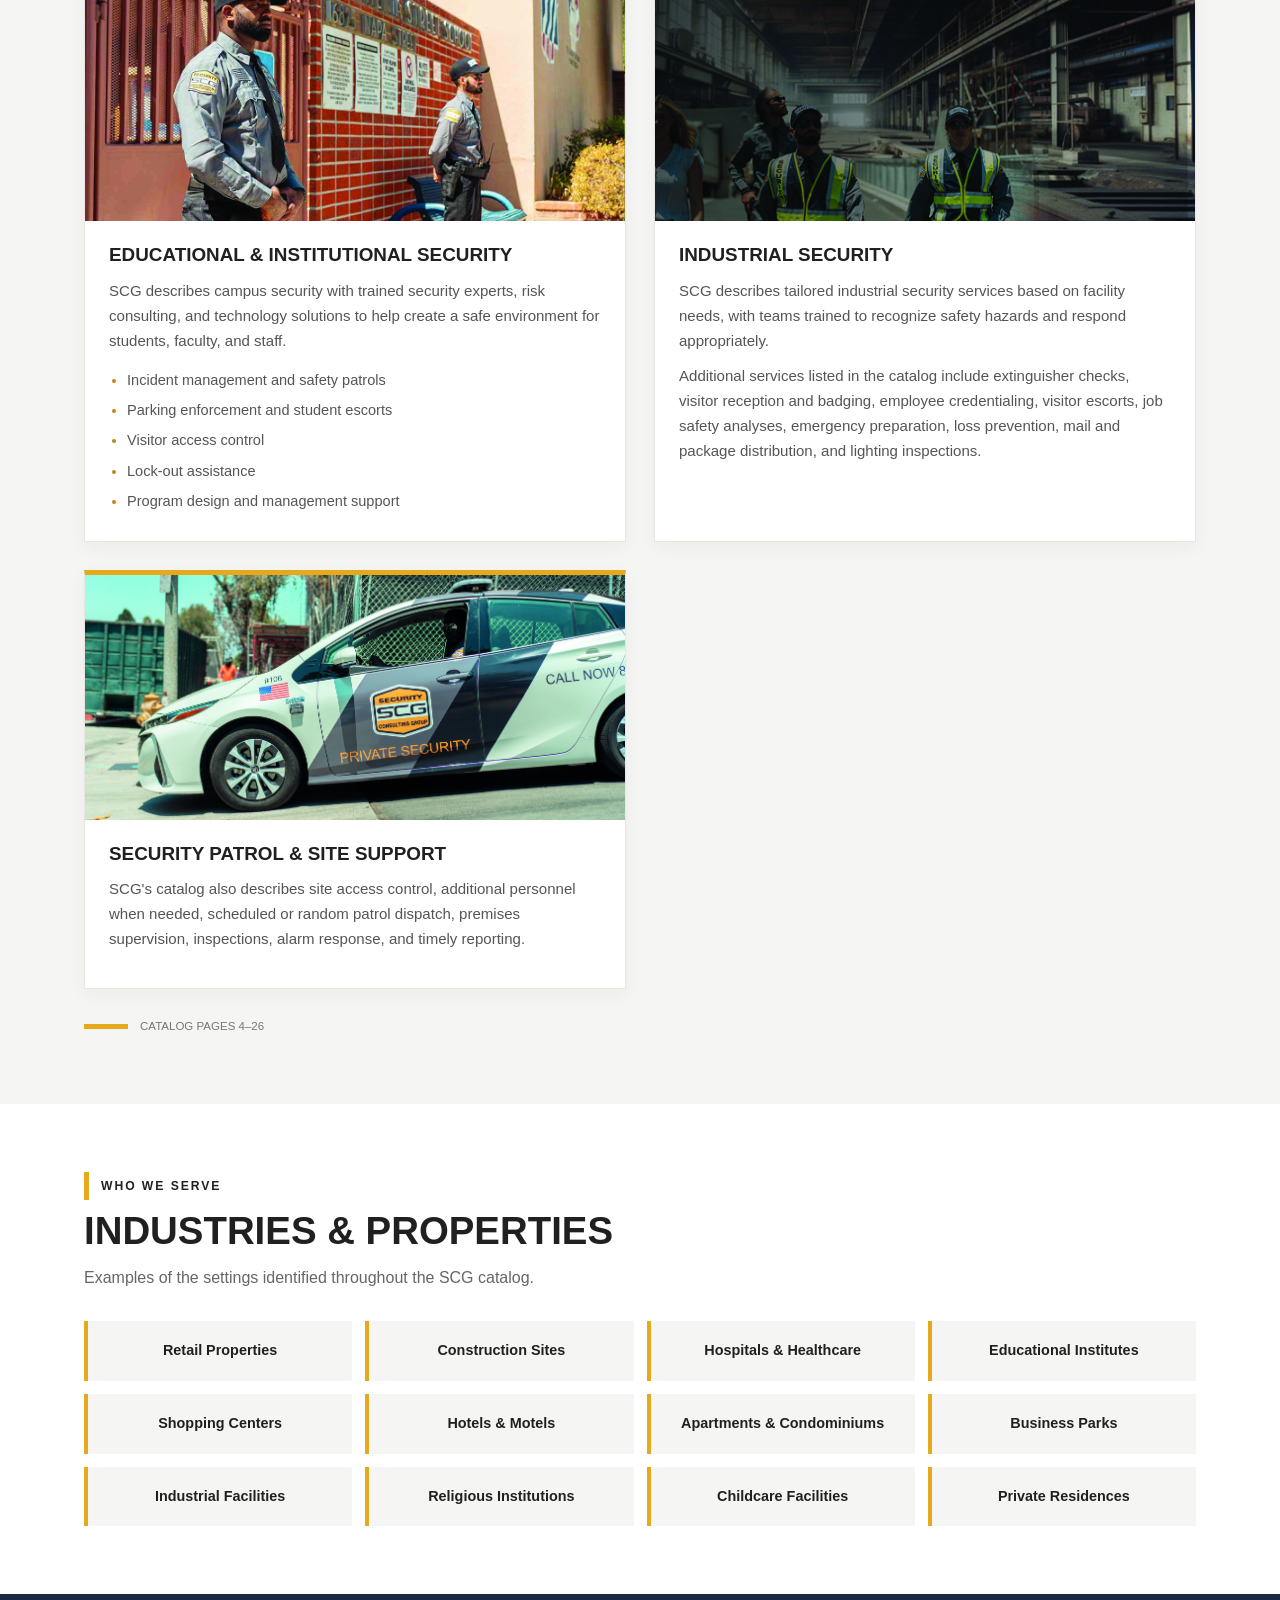
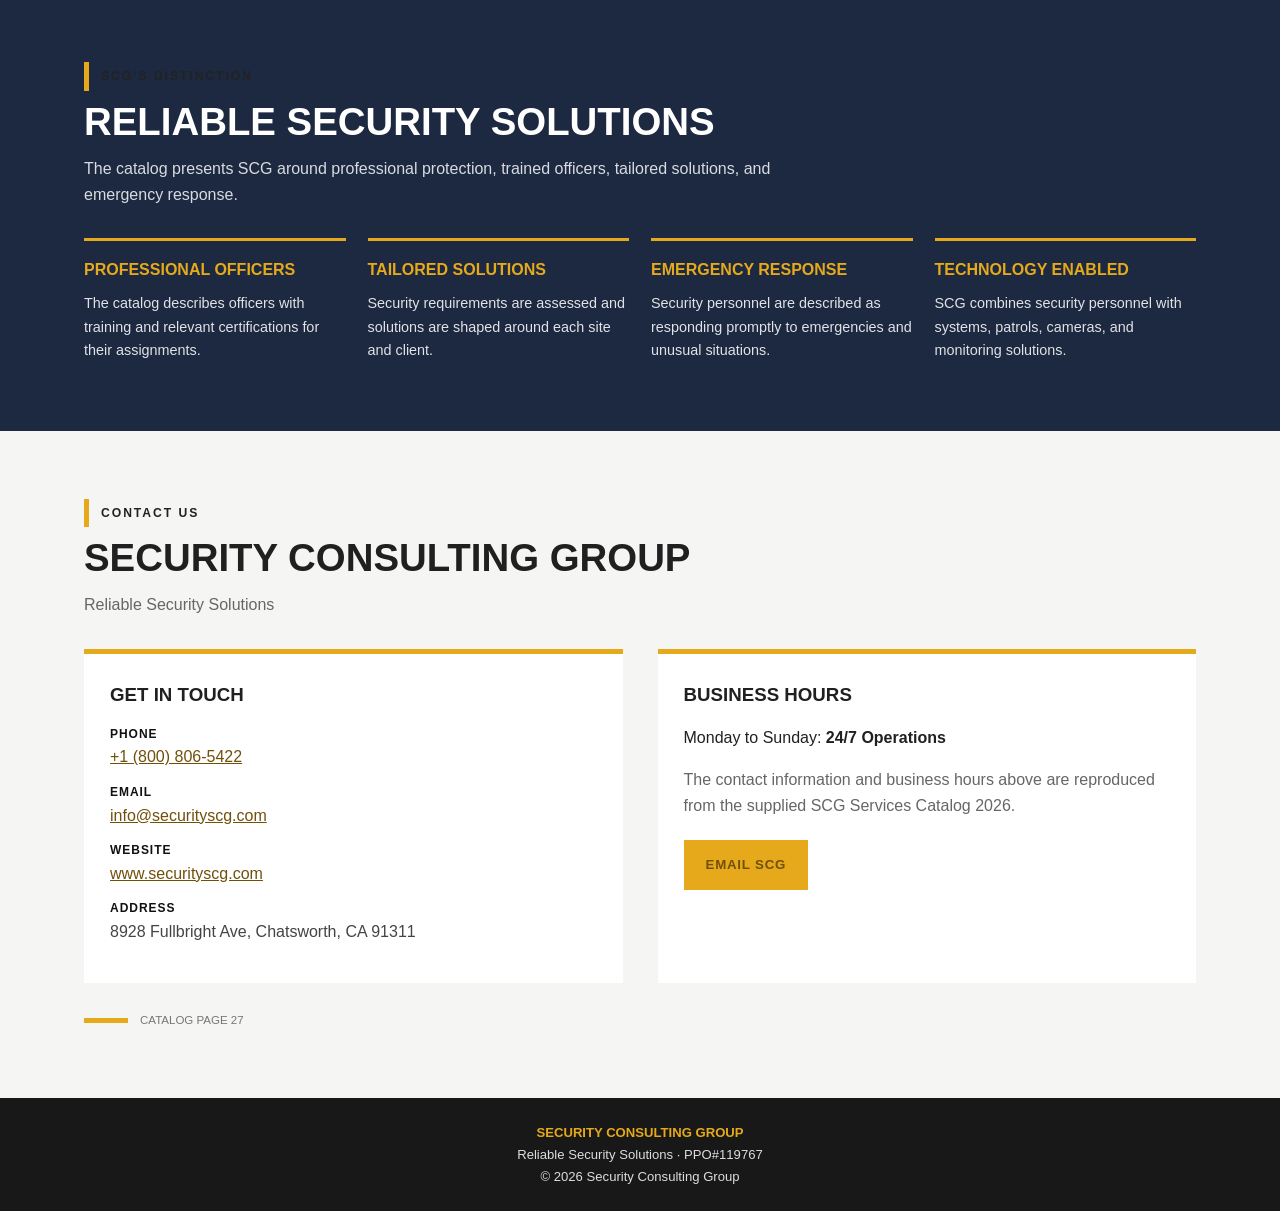
==== commit 52e07755: "Update index.html" ====
--- a/index.html
+++ b/index.html
@@ -1,405 +1,455 @@
 <!DOCTYPE html>
 <html lang="en">
 <head>
-    <meta charset="UTF-8">
-    <meta name="viewport" content="width=device-width, initial-scale=1.0">
-    <title>Security Consulting Group | Reliable Security Solutions Since 1992</title>
-    <style>
-        * {
-            margin: 0;
-            padding: 0;
-            box-sizing: border-box;
-            font-family: 'Segoe UI', Tahoma, Geneva, Verdana, sans-serif;
-        }
-        :root {
-            --primary: #1a365d;
-            --secondary: #c9a227;
-            --accent: #2c5282;
-            --light: #f7f9fc;
-            --dark: #1f2937;
-            --text: #374151;
-        }
-        body {
-            line-height: 1.6;
-            color: var(--text);
-        }
-        nav {
-            background: var(--primary);
-            padding: 1rem 5%;
-            position: sticky;
-            top: 0;
-            z-index: 100;
-            box-shadow: 0 2px 10px rgba(0,0,0,0.1);
-        }
-        .nav-container {
-            max-width: 1200px;
-            margin: 0 auto;
-            display: flex;
-            justify-content: space-between;
-            align-items: center;
-            flex-wrap: wrap;
-        }
-        .logo img {
-            height: 50px;
-            width: auto;
-        }
-        .nav-links {
-            display: flex;
-            gap: 2rem;
-            list-style: none;
-            flex-wrap: wrap;
-        }
-        .nav-links a {
-            color: white;
-            text-decoration: none;
-            font-weight: 500;
-            transition: color 0.3s;
-        }
-        .nav-links a:hover {
-            color: var(--secondary);
-        }
-        .hero {
-            background: linear-gradient(135deg, var(--primary) 0%, var(--accent) 100%);
-            color: white;
-            padding: 4rem 5% 6rem;
-            text-align: center;
-        }
-        .hero-banner {
-            max-width: 700px;
-            margin: 0 auto 2rem;
-            border-radius: 8px;
-            box-shadow: 0 10px 30px rgba(0,0,0,0.2);
-            width: 100%;
-            height: auto;
-        }
-        .hero h1 {
-            font-size: 3rem;
-            margin-bottom: 1rem;
-        }
-        .hero p {
-            font-size: 1.2rem;
-            max-width: 800px;
-            margin: 0 auto 2rem;
-            opacity: 0.9;
-        }
-        .cta-button {
-            display: inline-block;
-            background: var(--secondary);
-            color: var(--primary);
-            padding: 0.9rem 2.5rem;
-            border-radius: 4px;
-            text-decoration: none;
-            font-weight: 700;
-            transition: transform 0.3s, box-shadow 0.3s;
-            border: 2px solid var(--secondary);
-        }
-        .cta-button:hover {
-            transform: translateY(-3px);
-            box-shadow: 0 5px 20px rgba(201, 162, 39, 0.4);
-        }
-        .stats {
-            background: white;
-            padding: 3rem 5%;
-            margin-top: -50px;
-            position: relative;
-            max-width: 1000px;
-            margin-left: auto;
-            margin-right: auto;
-            border-radius: 8px;
-            box-shadow: 0 5px 20px rgba(0,0,0,0.08);
-        }
-        .stats-container {
-            display: grid;
-            grid-template-columns: repeat(4, 1fr);
-            gap: 2rem;
-            text-align: center;
-        }
-        .stat-number {
-            font-size: 2.5rem;
-            font-weight: 700;
-            color: var(--secondary);
-        }
-        .stat-label {
-            color: var(--text);
-            font-size: 0.95rem;
-        }
-        section {
-            padding: 5rem 5%;
-            max-width: 1200px;
-            margin: 0 auto;
-        }
-        .section-title {
-            text-align: center;
-            font-size: 2.2rem;
-            color: var(--primary);
-            margin-bottom: 1rem;
-        }
-        .section-subtitle {
-            text-align: center;
-            max-width: 700px;
-            margin: 0 auto 3rem;
-            color: #6b7280;
-        }
-        .about-content {
-            display: grid;
-            grid-template-columns: 1fr 1fr;
-            gap: 3rem;
-            align-items: start;
-        }
-        .about-image {
-            width: 100%;
-            border-radius: 8px;
-            margin-bottom: 1.5rem;
-            box-shadow: 0 4px 12px rgba(0,0,0,0.08);
-        }
-        .about-text h3 {
-            color: var(--secondary);
-            margin-bottom: 1rem;
-            font-size: 1.4rem;
-        }
-        .services-grid {
-            display: grid;
-            grid-template-columns: repeat(auto-fit, minmax(350px, 1fr));
-            gap: 2rem;
-        }
-        .service-card {
-            background: white;
-            border-radius: 8px;
-            padding: 0;
-            box-shadow: 0 3px 15px rgba(0,0,0,0.05);
-            transition: transform 0.3s, box-shadow 0.3s;
-            border-top: 4px solid var(--secondary);
-            overflow: hidden;
-        }
-        .service-card:hover {
-            transform: translateY(-5px);
-            box-shadow: 0 8px 25px rgba(201, 162, 39, 0.15);
-        }
-        .service-image {
-            width: 100%;
-            height: 200px;
-            object-fit: cover;
-        }
-        .service-content {
-            padding: 1.5rem;
-        }
-        .service-card h3 {
-            color: var(--primary);
-            margin-bottom: 1rem;
-            font-size: 1.3rem;
-        }
-        .benefits-list {
-            list-style: none;
-            margin-top: 1rem;
-        }
-        .benefits-list li {
-            padding: 0.4rem 0;
-            border-bottom: 1px solid #f0f0f0;
-        }
-        .benefits-list li:before {
-            content: "✓ ";
-            color: var(--secondary);
-            font-weight: bold;
-        }
-        .industries-grid {
-            display: grid;
-            grid-template-columns: repeat(auto-fit, minmax(250px, 1fr));
-            gap: 1.5rem;
-        }
-        .industry-item {
-            background: var(--light);
-            padding: 1.5rem;
-            border-radius: 6px;
-            text-align: center;
-            font-weight: 500;
-            transition: background 0.3s, border-left 0.3s;
-            border-left: 4px solid transparent;
-        }
-        .industry-item:hover {
-            background: #fff9e6;
-            border-left-color: var(--secondary);
-        }
-        .why-scg {
-            background: var(--light);
-        }
-        .why-grid {
-            display: grid;
-            grid-template-columns: repeat(auto-fit, minmax(250px, 1fr));
-            gap: 2rem;
-        }
-        .why-item h3 {
-            color: var(--secondary);
-            margin-bottom: 0.8rem;
-        }
-        .contact-container {
-            display: grid;
-            grid-template-columns: 1fr 1fr;
-            gap: 3rem;
-        }
-        .contact-info h3 {
-            color: var(--secondary);
-            margin-bottom: 1rem;
-        }
-        footer {
-            background: var(--dark);
-            color: white;
-            text-align: center;
-            padding: 2rem 5%;
-            font-size: 0.9rem;
-            border-top: 3px solid var(--secondary);
-        }
-        @media (max-width: 768px) {
-            .nav-links {
-                gap: 1rem;
-                font-size: 0.9rem;
-            }
-            .hero h1 {
-                font-size: 2rem;
-            }
-            .stats-container, .about-content, .contact-container {
-                grid-template-columns: 1fr;
-            }
-        }
-    </style>
+  <meta charset="UTF-8">
+  <meta name="viewport" content="width=device-width, initial-scale=1.0">
+  <meta name="description" content="Security Consulting Group — reliable security solutions, security officers, patrol, consulting and security systems.">
+  <title>Security Consulting Group | Reliable Security Solutions</title>
+  <style>
+    :root {
+      --ink: #202020;
+      --navy: #1c2940;
+      --gold: #e5a91b;
+      --gold-dark: #bd8610;
+      --paper: #fff;
+      --soft: #f5f5f3;
+      --muted: #666;
+      --line: #e7e3da;
+      --max: 1160px;
+    }
+    * { box-sizing: border-box; margin: 0; padding: 0; }
+    html { scroll-behavior: smooth; }
+    body {
+      color: var(--ink);
+      background: var(--paper);
+      font-family: Arial, Helvetica, sans-serif;
+      line-height: 1.65;
+    }
+    img { display: block; max-width: 100%; }
+    a { color: inherit; }
+    .top-strip { height: 7px; background: var(--gold); }
+    .site-header {
+      background: #fff;
+      border-bottom: 1px solid var(--line);
+      position: sticky; top: 0; z-index: 50;
+    }
+    .nav-wrap {
+      max-width: var(--max); margin: auto; padding: 12px 24px;
+      display: flex; align-items: center; justify-content: space-between; gap: 24px;
+    }
+    .brand img { width: 205px; max-height: 62px; object-fit: contain; object-position: left center; }
+    .nav-links { display: flex; flex-wrap: wrap; gap: 20px; list-style: none; }
+    .nav-links a {
+      text-decoration: none; color: #333; font-size: .82rem;
+      font-weight: 700; text-transform: uppercase; letter-spacing: .04em;
+    }
+    .nav-links a:hover { color: var(--gold-dark); }
+    .hero {
+      max-width: var(--max); margin: 0 auto; padding: 38px 24px 48px;
+      display: grid; grid-template-columns: 1.05fr .95fr; gap: 42px; align-items: center;
+    }
+    .eyebrow {
+      display: inline-block; color: #222; font-size: .76rem; font-weight: 800;
+      text-transform: uppercase; letter-spacing: .16em; border-left: 5px solid var(--gold);
+      padding: 4px 0 4px 12px; margin-bottom: 17px;
+    }
+    h1 { font-size: clamp(2.2rem, 4.8vw, 4.15rem); line-height: 1.04; text-transform: uppercase; }
+    h1 span { color: var(--gold-dark); }
+    .hero-copy p { margin: 20px 0 24px; color: #555; max-width: 560px; }
+    .hero-photo-frame { padding: 0 0 12px 12px; background: var(--gold); }
+    .hero-photo { width: 100%; height: 365px; object-fit: cover; }
+    .button {
+      display: inline-block; background: var(--gold); color: #171717;
+      text-decoration: none; font-size: .83rem; font-weight: 800;
+      text-transform: uppercase; letter-spacing: .06em; padding: 13px 21px;
+      border: 1px solid var(--gold); transition: .2s;
+    }
+    .button:hover { background: #fff; }
+    .catalog-meta {
+      background: var(--navy); color: white; padding: 18px 24px;
+    }
+    .meta-inner {
+      max-width: var(--max); margin: auto; display: flex; justify-content: space-between;
+      gap: 18px; flex-wrap: wrap; align-items: center;
+    }
+    .meta-inner strong { color: var(--gold); font-size: 1.3rem; }
+    .meta-item { font-size: .78rem; text-transform: uppercase; letter-spacing: .08em; }
+    .section { max-width: var(--max); margin: auto; padding: 68px 24px; }
+    .section-heading { margin-bottom: 30px; }
+    .section-heading .eyebrow { margin-bottom: 9px; }
+    h2 { font-size: clamp(1.7rem, 3vw, 2.5rem); line-height: 1.15; text-transform: uppercase; }
+    .section-heading p { max-width: 700px; color: var(--muted); margin-top: 12px; }
+    .about-grid { display: grid; grid-template-columns: 1fr 1fr; gap: 34px; align-items: start; }
+    .about-photo { width: 100%; height: 310px; object-fit: cover; border-bottom: 7px solid var(--gold); }
+    .about-copy h3 { font-size: 1.15rem; text-transform: uppercase; margin: 18px 0 8px; }
+    .about-copy p { color: #555; margin-bottom: 12px; }
+    .catalog-section { background: var(--soft); }
+    .service-grid {
+      display: grid; grid-template-columns: repeat(2, minmax(0, 1fr)); gap: 28px;
+    }
+    .service-card {
+      background: white; border: 1px solid #e9e6df; border-top: 5px solid var(--gold);
+      box-shadow: 0 5px 18px rgba(0,0,0,.045); overflow: hidden;
+    }
+    .service-card img { width: 100%; height: 245px; object-fit: cover; }
+    .service-copy { padding: 22px 24px 25px; }
+    .service-copy h3 { font-size: 1.18rem; text-transform: uppercase; line-height: 1.25; margin-bottom: 12px; }
+    .service-copy p { color: #555; margin: 0 0 11px; font-size: .94rem; }
+    .service-copy ul { margin: 12px 0 0 18px; color: #555; font-size: .91rem; }
+    .service-copy li { padding: 3px 0; }
+    .service-copy li::marker { color: var(--gold-dark); }
+    .full-width-card { grid-column: 1 / -1; display: grid; grid-template-columns: .95fr 1.05fr; }
+    .full-width-card img { height: 100%; min-height: 310px; }
+    .industries { background: #fff; }
+    .industry-grid { display: grid; grid-template-columns: repeat(4, 1fr); gap: 13px; }
+    .industry {
+      background: var(--soft); border-left: 4px solid var(--gold);
+      padding: 18px 15px; font-weight: 700; text-align: center; font-size: .9rem;
+    }
+    .why { background: var(--navy); color: white; }
+    .why .section-heading p { color: #d8dbe1; }
+    .why-grid { display: grid; grid-template-columns: repeat(4, 1fr); gap: 22px; }
+    .why-item { border-top: 3px solid var(--gold); padding-top: 16px; }
+    .why-item h3 { color: var(--gold); font-size: 1rem; text-transform: uppercase; margin-bottom: 8px; }
+    .why-item p { color: #e0e2e6; font-size: .9rem; }
+    .contact { background: var(--soft); }
+    .contact-grid { display: grid; grid-template-columns: 1fr 1fr; gap: 35px; }
+    .contact-panel { background: white; padding: 26px; border-top: 5px solid var(--gold); }
+    .contact-panel h3 { text-transform: uppercase; margin-bottom: 14px; }
+    .contact-line { margin: 12px 0; color: #444; overflow-wrap: anywhere; }
+    .contact-line strong { display: block; color: #111; font-size: .75rem; text-transform: uppercase; letter-spacing: .08em; }
+    .contact-panel a { color: #71500a; }
+    footer { background: #181818; color: #ddd; text-align: center; padding: 24px; font-size: .82rem; }
+    footer strong { color: var(--gold); }
+    .page-number { display: flex; align-items: center; gap: 12px; margin-top: 28px; color: #777; font-size: .72rem; text-transform: uppercase; }
+    .page-number::before { content: ""; width: 44px; height: 5px; background: var(--gold); }
+    @media (max-width: 820px) {
+      .nav-wrap { align-items: flex-start; flex-direction: column; }
+      .nav-links { gap: 12px 16px; }
+      .hero, .about-grid, .contact-grid { grid-template-columns: 1fr; }
+      .hero-photo { height: 300px; }
+      .service-grid { grid-template-columns: 1fr; }
+      .full-width-card { grid-column: auto; grid-template-columns: 1fr; }
+      .full-width-card img { min-height: 0; height: 245px; }
+      .industry-grid, .why-grid { grid-template-columns: repeat(2, 1fr); }
+    }
+    @media (max-width: 480px) {
+      .nav-wrap { padding: 12px 17px; }
+      .section, .hero { padding-left: 17px; padding-right: 17px; }
+      .hero { padding-top: 28px; }
+      .industry-grid, .why-grid { grid-template-columns: 1fr; }
+      .meta-inner { display: grid; grid-template-columns: 1fr 1fr; }
+    }
+  </style>
 </head>
 <body>
-
-<!-- Navigation -->
-<nav>
-    <div class="nav-container">
-        <div class="logo">
-            <img src="images/scg_logo_wordmark.png" alt="Security Consulting Group">
-        </div>
-        <ul class="nav-links">
-            <li><a href="#home">Home</a></li>
-            <li><a href="#about">About</a></li>
-            <li><a href="#services">Services</a></li>
-            <li><a href="#industries">Industries</a></li>
-            <li><a href="#why">Why SCG</a></li>
-            <li><a href="#contact">Contact</a></li>
-        </ul>
+  <div class="top-strip"></div>
+  <header class="site-header">
+    <nav class="nav-wrap" aria-label="Main navigation">
+      <a class="brand" href="#home"><img src="images/scg_logo_wordmark.png" alt="Security Consulting Group"></a>
+      <ul class="nav-links">
+        <li><a href="#home">Home</a></li><li><a href="#about">About Us</a></li>
+        <li><a href="#services">Services</a></li><li><a href="#industries">Industries</a></li>
+        <li><a href="#why">Why SCG</a></li><li><a href="#contact">Contact</a></li>
+      </ul>
+    </nav>
+  </header>
+
+  <main>
+    <section class="hero" id="home">
+      <div class="hero-copy">
+        <span class="eyebrow">Catalog 2026 · Since 1992</span>
+        <h1>Reliable <span>Security</span> Solutions</h1>
+        <p>Your trusted security partner. Security Consulting Group provides professional security services, patrol officers, consulting, and technology-enabled protection solutions.</p>
+        <a class="button" href="#contact">Contact Our Team</a>
+      </div>
+      <div class="hero-photo-frame">
+        <img class="hero-photo" src="images/page_01_cover_security_team.jpeg" alt="Security Consulting Group professional team">
+      </div>
+    </section>
+
+    <div class="catalog-meta">
+      <div class="meta-inner">
+        <div class="meta-item"><strong>1992</strong><br>Since</div>
+        <div class="meta-item"><strong>2,421</strong><br>Clients (catalog figure)</div>
+        <div class="meta-item"><strong>500+</strong><br>Professionals (catalog figure)</div>
+        <div class="meta-item"><strong>24/7</strong><br>Operations</div>
+      </div>
     </div>
-</nav>
-
-<!-- Home / Hero Section -->
-<section class="hero" id="home">
-    <img src="images/page_01-cover_security_team.jpg" alt="Our Professional Security Team" class="hero-banner">
-    <h1>Welcome to Security Consulting Group</h1>
-    <p>Your Trusted Security Partner — Professional Security Solutions Since 1992</p>
-    <p>24/7 Protection in Los Angeles, Simi Valley, Sacramento, and Beyond</p>
-    <a href="#contact" class="cta-button">Request a Quote</a>
-</section>
-
-<!-- Stats Bar -->
-<div class="stats">
-    <div class="stats-container">
+
+    <section class="section" id="about">
+      <div class="section-heading">
+        <span class="eyebrow">About Us</span>
+        <h2>Your Trusted Security Partner</h2>
+        <p>Security Consulting Group — professional security solutions for clients, employees, patrons, and communities.</p>
+      </div>
+      <div class="about-grid">
         <div>
-            <div class="stat-number">32+</div>
-            <div class="stat-label">Years of Service</div>
-        </div>
-        <div>
-            <div class="stat-number">500+</div>
-            <div class="stat-label">Professionals</div>
-        </div>
-        <div>
-            <div class="stat-number">2,421</div>
-            <div class="stat-label">Satisfied Clients</div>
-        </div>
-        <div>
-            <div class="stat-number">24/7</div>
-            <div class="stat-label">Always Available</div>
-        </div>
-    </div>
-</div>
-
-<!-- About Us -->
-<section id="about">
-    <h2 class="section-title">About Security Consulting Group</h2>
-    <p class="section-subtitle">Elite security services — protecting what matters most since 1992</p>
-    
-    <div class="about-content">
-        <div>
-            <img src="images/page_04-security_consulting_team.jpg" alt="Our Security Consulting Team" class="about-image">
-            <h3>Who We Are</h3>
-            <p>Security Consulting Group is an elite security group specialized in identifying potential risks for high-profile clients. Our company provides security and patrol officers qualified for day-to-day protection offerings.</p>
-            <p>We provide high-quality, professional security services to all clients, employees, patrons, and community members who visit or live at the sites we guard. We embrace our role of providing public safety along with protecting our clients' assets.</p>
-        </div>
-        <div>
-            <img src="images/page_11-uniformed_officers_on_site.jpg" alt="Security Officers on Site" class="about-image">
-            <h3>Our Mission</h3>
-            <p>It is our goal to develop trusted business partnerships with our clients by providing technology-enabled solutions. With years of experience in providing security systems and guard services, we ensure to fulfill our responsibility to protect our clients from immediate, present, and future dangers.</p>
-            <p><strong>Security Consulting Group — Ready to Serve You.</strong></p>
-        </div>
-    </div>
-</section>
-
-<!-- Services -->
-<section id="services" style="background: var(--light);">
-    <h2 class="section-title">Our Services</h2>
-    <p class="section-subtitle">Comprehensive security solutions — tailored to your unique needs</p>
-    
-    <div class="services-grid">
-        <!-- Security Consulting -->
-        <div class="service-card">
-            <img src="images/page_04-security_consulting_team.jpg" alt="Security Consulting" class="service-image">
-            <div class="service-content">
-                <h3>📋 Security Consulting</h3>
-                <p>Planning and installing an updated security system doesn't have to be complicated. With decades of experience designing security systems across California, we assess your personal security needs and propose effective, practical solutions.</p>
-                <p>From upgrading existing systems to designing new ones from scratch — our engineers guide you every step of the way.</p>
-            </div>
-        </div>
-
-        <!-- Camera Systems -->
-        <div class="service-card">
-            <img src="images/page_05-security_camera_installation.jpg" alt="Camera Systems Installation" class="service-image">
-            <div class="service-content">
-                <h3>📷 Camera Systems & Installation</h3>
-                <p>Modern camera systems let you monitor who enters and exits your property while deterring criminal activity. We offer state-of-the-art systems and professional installation for projects of all sizes.</p>
-                <ul class="benefits-list">
-                    <li>Protect property and valuables</li>
-                    <li>Deter criminal activity</li>
-                    <li>Remote viewing from anywhere</li>
-                    <li>Lower insurance premiums</li>
-                </ul>
-            </div>
-        </div>
-
-        <!-- Alarm Systems -->
-        <div class="service-card">
-            <img src="images/page_06-alarm_system_installation.jpg" alt="Alarm Systems" class="service-image">
-            <div class="service-content">
-                <h3>🔔 Alarm Systems & Installation</h3>
-                <p>An up-to-date alarm system is your first line of defense. Modern systems deter burglars and alert authorities instantly. We design and install custom solutions using licensed professional crews.</p>
-                <ul class="benefits-list">
-                    <li>24/7 monitoring & alerts</li>
-                    <li>Remote access & control</li>
-                    <li>Fire & gas detection</li>
-                    <li>Custom design for your property</li>
-                </ul>
-            </div>
-        </div>
-
-        <!-- Fire Watch & Safety -->
-        <div class="service-card">
-            <img src="images/page_07-fire_watch_safety.jpg" alt="Fire Watch & Safety Services" class="service-image">
-            <div class="service-content">
-                <h3>🔥 Fire Watch & Safety Services</h3>
-                <p>Certified safety services including fire prevention, first aid, evacuation assistance, and emergency planning. Our officers perform a variety of additional safety services:</p>
-                <ul class="benefits-list">
-                    <li>Fire prevention & firefighting training</li>
-                    <li>Evacuation assistance & exercises</li>
-                    <li>Workplace & traffic safety</li>
-                    <li>Emergency planning & crisis management</li>
-                </ul>
-            </div>
-        </div>
-
-        <!-- Marked Vehicle Patrol -->
-        <div class="service-card">
-            <img src="images/page_08-marked_vehicle_patrol.jpg" alt="Marked Vehicle Patrol" class="service-image">
-            <div class="service-content">
-                <h3>🚓 Marked Vehicle Patrol</h3>
-                <p>With over 24 years of experience, we're one of California's largest security patrol companies. Our 24/7 dispatch provides immediate response — average response time 30 minutes or less.</p>
-                <p>Patrol service is a cost-effective crime deterrent that protects your property against vandalism and theft. Each client receives personalized attention and qualified officers.</p>
-            </div>
-        </div
+          <img class="about-photo" src="images/page_04_security_consulting_team.jpeg" alt="Security consulting team">
+          <div class="about-copy">
+            <h3>About Security Consulting Group</h3>
+            <p>Security Consulting Group is an elite security group specialized in identifying potential risks for high-profile clients. The company can provide security and patrol officers qualified for day-to-day protection offerings.</p>
+            <p>SCG provides professional security services to clients, employees, patrons, and community members who visit or live at the sites it guards. The group embraces its role in providing public safety while protecting clients’ assets.</p>
+          </div>
+        </div>
+        <div class="about-copy">
+          <img class="about-photo" src="images/page_12_security_officers_on_site.jpeg" alt="Uniformed security officers on site">
+          <h3>SCG’s Distinction</h3>
+          <p>SCG aims to develop trusted business partnerships by providing technology-enabled solutions. With experience in security systems and guard services, the company works to protect clients from immediate, present, and future dangers.</p>
+          <p><strong>Ambassadors of Protection:</strong> The catalog describes guards as trained professionals with certifications in CPR/First Aid, Baton, Pepper Spray, Firearms, and Power to Arrest.</p>
+          <p><strong>Total Peace of Mind:</strong> Officers are presented as prepared to address site-specific security requirements and respond to emergencies.</p>
+        </div>
+      </div>
+      <div class="page-number">Catalog pages 1–2</div>
+    </section>
+
+    <section class="catalog-section" id="services">
+      <div class="section">
+        <div class="section-heading">
+          <span class="eyebrow">Services We Offer</span>
+          <h2>Security Services & Solutions</h2>
+          <p>Catalog services and descriptions arranged for easy browsing. The photos below are extracted from the supplied 2026 catalog.</p>
+        </div>
+
+        <div class="service-grid">
+          <article class="service-card">
+            <img src="images/page_04_security_consulting_team.jpeg" alt="Security consulting team">
+            <div class="service-copy">
+              <h3>Security Consulting Services</h3>
+              <p>Planning and installing an updated security system is not always easy. SCG assesses personal security needs and proposes solutions that are effective and practical.</p>
+              <p>The catalog describes thorough designs and step-by-step consulting for security systems, whether upgrading an existing system or designing a new one from scratch.</p>
+            </div>
+          </article>
+
+          <article class="service-card">
+            <img src="images/page_05_security_camera_installation.jpeg" alt="Security camera installation">
+            <div class="service-copy">
+              <h3>Camera Systems & Installation</h3>
+              <p>Modern camera systems help monitor who enters and leaves a building, deter break-ins, and gather evidence if a crime occurs. SCG offers camera systems and installation for projects of different sizes.</p>
+              <ul><li>Protect property and valuables</li><li>Deter criminal activity</li><li>Allow remote viewing and access</li><li>May lower insurance costs</li><li>Reduce worry and stress</li></ul>
+            </div>
+          </article>
+
+          <article class="service-card">
+            <img src="images/page_06_alarm_system.jpeg" alt="Alarm system keypad">
+            <div class="service-copy">
+              <h3>Alarm Systems & Installation</h3>
+              <p>An up-to-date alarm system is described as a first line of defense for family, property, and valuables. Modern systems can deter burglars and alert authorities when emergency action is needed.</p>
+              <p>SCG sells and installs custom alarm systems using professional installation crews, with designs based on the client's security and budget needs.</p>
+              <ul><li>Protect property and valuables</li><li>Deter criminal activity</li><li>Remote access</li><li>Gas or fire alerts</li><li>Reduce worry and stress</li></ul>
+            </div>
+          </article>
+
+          <article class="service-card">
+            <img src="images/page_07_fire_watch_safety.jpeg" alt="Fire watch and safety service">
+            <div class="service-copy">
+              <h3>Fire Watch & Safety Services</h3>
+              <p>SCG describes certified safety services including fire prevention, first aid, evacuation assistance, and emergency planning. On-site Fire Watch officers also perform additional safety services.</p>
+              <ul><li>Evacuation assistance</li><li>Workplace and traffic safety</li><li>School safety</li><li>Safety consulting and compliance audits</li><li>Firefighting training</li><li>Emergency planning and crisis management</li><li>Evacuation exercises</li></ul>
+            </div>
+          </article>
+
+          <article class="service-card">
+            <img src="images/page_08_marked_vehicle_patrol.jpeg" alt="Marked security vehicle patrol">
+            <div class="service-copy">
+              <h3>Marked Vehicle Patrol</h3>
+              <p>SCG describes vehicle patrol as a cost-effective deterrent against vandalism and theft. The catalog states that 24-hour dispatch is available and gives an average vehicle-patrol response time of 30 minutes or less.</p>
+              <p>Patrol officers monitor premises, identify hazards and suspicious activity, and provide personalized attention to each property.</p>
+            </div>
+          </article>
+
+          <article class="service-card">
+            <img src="images/page_09_virtual_security_monitoring.jpeg" alt="Virtual security monitoring operator">
+            <div class="service-copy">
+              <h3>Virtual Security</h3>
+              <p>Virtual security combines smart cameras, people-detecting analytics, and a remote video monitoring center to help identify emerging threats and reduce reliance on conventional on-site guards.</p>
+              <ul><li>Technology-enabled monitoring</li><li>Multiple areas monitored simultaneously, 24/7</li><li>Response to criminal activity</li><li>Professionally trained monitoring personnel</li><li>Reduced cost compared with a full-time security detail</li></ul>
+            </div>
+          </article>
+
+          <article class="service-card">
+            <img src="images/page_11_uniformed_security_officer.jpeg" alt="Uniformed security officer">
+            <div class="service-copy">
+              <h3>On-Site Uniformed Security Officer</h3>
+              <p>Uniformed security officers trained in crisis management can provide an immediate sense of safety for properties of different sizes. SCG describes guard services for businesses and individuals throughout California.</p>
+              <p>Services are described for retail properties, religious institutions, hospitals, schools, shopping centers, apartments, childcare facilities, construction sites, healthcare centers, gated communities, hotels, and private residences.</p>
+            </div>
+          </article>
+
+          <article class="service-card">
+            <img src="images/page_13_armed_security_officers.jpeg" alt="Armed security officers">
+            <div class="service-copy">
+              <h3>Armed Security Services</h3>
+              <p>The catalog describes armed and unarmed security officers as a visible deterrent and a response resource at client locations. Officers may respond to emergency calls, unusual situations, and site-specific patrol assignments.</p>
+              <p>Tasks include checking for unsafe conditions, hazards, unlocked doors, security violations, and unauthorized entry, as well as monitoring entrances, exits, people, vehicles, and parking areas.</p>
+            </div>
+          </article>
+
+          <article class="service-card">
+            <img src="images/page_14_security_guard_tasks.jpeg" alt="Security guard checking a property">
+            <div class="service-copy">
+              <h3>Security Guard Tasks</h3>
+              <p>Security personnel focus on site-specific goals and procedures, including:</p>
+              <ul><li>Checking credentials for restricted areas</li><li>Checking for contraband on business premises</li><li>Monitoring suspicious activity that could lead to theft or burglary</li><li>Monitoring and securing business areas after office hours</li><li>Opening and closing the business each workday</li></ul>
+            </div>
+          </article>
+
+          <article class="service-card">
+            <img src="images/page_15_construction_site_security.jpeg" alt="Security at a construction site">
+            <div class="service-copy">
+              <h3>Construction Site Security</h3>
+              <p>Construction sites can face vandalism, graffiti, theft, production delays, and financial loss. SCG describes customized plans and professional guards to help prevent unauthorized visitors from entering a site.</p>
+              <p>Guards patrol the site, while supervisors visit each shift to check that officers are performing their duties to the client's expectations.</p>
+            </div>
+          </article>
+
+          <article class="service-card">
+            <img src="images/page_17_business_park_security.jpeg" alt="Business park security officers">
+            <div class="service-copy">
+              <h3>Business Park Security</h3>
+              <p>Business park security helps protect tenants, buildings, assets, and the people who work at the property. The catalog highlights maintaining a consistent security presence during business hours and additional overnight measures.</p>
+            </div>
+          </article>
+
+          <article class="service-card">
+            <img src="images/page_18_shopping_center_security.jpeg" alt="Shopping center security officer">
+            <div class="service-copy">
+              <h3>Shopping Center Security</h3>
+              <p>SCG describes tailored security tactics for shopping centers, malls, and retail stores to help minimize loitering, theft, vandalism, trespassing, and other unwanted activity.</p>
+              <p>The catalog emphasizes experienced, licensed officers and solutions designed around the requirements of retail establishments.</p>
+            </div>
+          </article>
+
+          <article class="service-card">
+            <img src="images/page_19_healthcare_facilities_security.jpeg" alt="Healthcare facility security officer">
+            <div class="service-copy">
+              <h3>Healthcare Facilities Security</h3>
+              <p>Healthcare facilities have patients, medical professionals, suppliers, visitors, and service providers moving through the site at all hours. SCG describes security support designed for these open, active environments.</p>
+              <p>Professionally trained guards help prevent and respond to unwanted disputes and situations between different parties.</p>
+            </div>
+          </article>
+
+          <article class="service-card">
+            <img src="images/page_20_hotel_motel_security.jpeg" alt="Hotel and motel security officer">
+            <div class="service-copy">
+              <h3>Hotel / Motel Security</h3>
+              <p>SCG describes hotel and motel security guards as focused on the safety of guests and customers while representing the property with professional and reliable service.</p>
+              <p>The catalog notes that solutions are customized to each client's site-specific safety and security purposes.</p>
+            </div>
+          </article>
+
+          <article class="service-card">
+            <img src="images/page_21_apartment_hoa_security.jpeg" alt="Apartment and HOA security">
+            <div class="service-copy">
+              <h3>Apartments / HOA Security Services</h3>
+              <p>Apartment and condominium properties can be targets for theft, trespassing, loitering, vandalism, and burglary. SCG describes security services intended to help protect residents, tenants, owners, and property.</p>
+            </div>
+          </article>
+
+          <article class="service-card">
+            <img src="images/page_22_apartment_hoa_security_detail.jpeg" alt="Apartment community security officers">
+            <div class="service-copy">
+              <h3>Apartments / HOA — Response & Patrol</h3>
+              <p>The catalog describes guards trained to respond to emergencies and coordinate with local authorities when needed. SCG lists alarm response, on-site security guards, and vehicle patrols as available solutions.</p>
+            </div>
+          </article>
+
+          <article class="service-card">
+            <img src="images/page_23_educational_institutional_security.jpeg" alt="Educational campus security">
+            <div class="service-copy">
+              <h3>Educational & Institutional Security</h3>
+              <p>SCG describes campus security with trained security experts, risk consulting, and technology solutions to help create a safe environment for students, faculty, and staff.</p>
+              <ul><li>Incident management and safety patrols</li><li>Parking enforcement and student escorts</li><li>Visitor access control</li><li>Lock-out assistance</li><li>Program design and management support</li></ul>
+            </div>
+          </article>
+
+          <article class="service-card">
+            <img src="images/page_25_industrial_security.jpeg" alt="Industrial security officers">
+            <div class="service-copy">
+              <h3>Industrial Security</h3>
+              <p>SCG describes tailored industrial security services based on facility needs, with teams trained to recognize safety hazards and respond appropriately.</p>
+              <p>Additional services listed in the catalog include extinguisher checks, visitor reception and badging, employee credentialing, visitor escorts, job safety analyses, emergency preparation, loss prevention, mail and package distribution, and lighting inspections.</p>
+            </div>
+          </article>
+
+          <article class="service-card">
+            <img src="images/page_26_security_patrol_vehicle.jpeg" alt="Security patrol vehicle">
+            <div class="service-copy">
+              <h3>Security Patrol & Site Support</h3>
+              <p>SCG's catalog also describes site access control, additional personnel when needed, scheduled or random patrol dispatch, premises supervision, inspections, alarm response, and timely reporting.</p>
+            </div>
+          </article>
+        </div>
+        <div class="page-number">Catalog pages 4–26</div>
+      </div>
+    </section>
+
+    <section class="section industries" id="industries">
+      <div class="section-heading">
+        <span class="eyebrow">Who We Serve</span>
+        <h2>Industries & Properties</h2>
+        <p>Examples of the settings identified throughout the SCG catalog.</p>
+      </div>
+      <div class="industry-grid">
+        <div class="industry">Retail Properties</div><div class="industry">Construction Sites</div>
+        <div class="industry">Hospitals & Healthcare</div><div class="industry">Educational Institutes</div>
+        <div class="industry">Shopping Centers</div><div class="industry">Hotels & Motels</div>
+        <div class="industry">Apartments & Condominiums</div><div class="industry">Business Parks</div>
+        <div class="industry">Industrial Facilities</div><div class="industry">Religious Institutions</div>
+        <div class="industry">Childcare Facilities</div><div class="industry">Private Residences</div>
+      </div>
+    </section>
+
+    <section class="why" id="why">
+      <div class="section">
+        <div class="section-heading">
+          <span class="eyebrow">SCG’s Distinction</span>
+          <h2>Reliable Security Solutions</h2>
+          <p>The catalog presents SCG around professional protection, trained officers, tailored solutions, and emergency response.</p>
+        </div>
+        <div class="why-grid">
+          <div class="why-item"><h3>Professional Officers</h3><p>The catalog describes officers with training and relevant certifications for their assignments.</p></div>
+          <div class="why-item"><h3>Tailored Solutions</h3><p>Security requirements are assessed and solutions are shaped around each site and client.</p></div>
+          <div class="why-item"><h3>Emergency Response</h3><p>Security personnel are described as responding promptly to emergencies and unusual situations.</p></div>
+          <div class="why-item"><h3>Technology Enabled</h3><p>SCG combines security personnel with systems, patrols, cameras, and monitoring solutions.</p></div>
+        </div>
+      </div>
+    </section>
+
+    <section class="contact" id="contact">
+      <div class="section">
+        <div class="section-heading">
+          <span class="eyebrow">Contact Us</span>
+          <h2>Security Consulting Group</h2>
+          <p>Reliable Security Solutions</p>
+        </div>
+        <div class="contact-grid">
+          <div class="contact-panel">
+            <h3>Get in Touch</h3>
+            <div class="contact-line"><strong>Phone</strong><a href="tel:+18008065422">+1 (800) 806-5422</a></div>
+            <div class="contact-line"><strong>Email</strong><a href="mailto:info@securityscg.com">info@securityscg.com</a></div>
+            <div class="contact-line"><strong>Website</strong><a href="https://www.securityscg.com" target="_blank" rel="noopener">www.securityscg.com</a></div>
+            <div class="contact-line"><strong>Address</strong>8928 Fullbright Ave, Chatsworth, CA 91311</div>
+          </div>
+          <div class="contact-panel">
+            <h3>Business Hours</h3>
+            <p>Monday to Sunday: <strong>24/7 Operations</strong></p>
+            <p style="margin-top:16px;color:#666">The contact information and business hours above are reproduced from the supplied SCG Services Catalog 2026.</p>
+            <a class="button" style="margin-top:20px" href="mailto:info@securityscg.com?subject=Security%20Services%20Inquiry">Email SCG</a>
+          </div>
+        </div>
+        <div class="page-number">Catalog page 27</div>
+      </div>
+    </section>
+  </main>
+
+  <footer>
+    <strong>SECURITY CONSULTING GROUP</strong><br>
+    Reliable Security Solutions · PPO#119767<br>
+    © <span id="year"></span> Security Consulting Group
+  </footer>
+  <script>
+    document.getElementById("year").textContent = new Date().getFullYear();
+  </script>
+</body>
+</html>
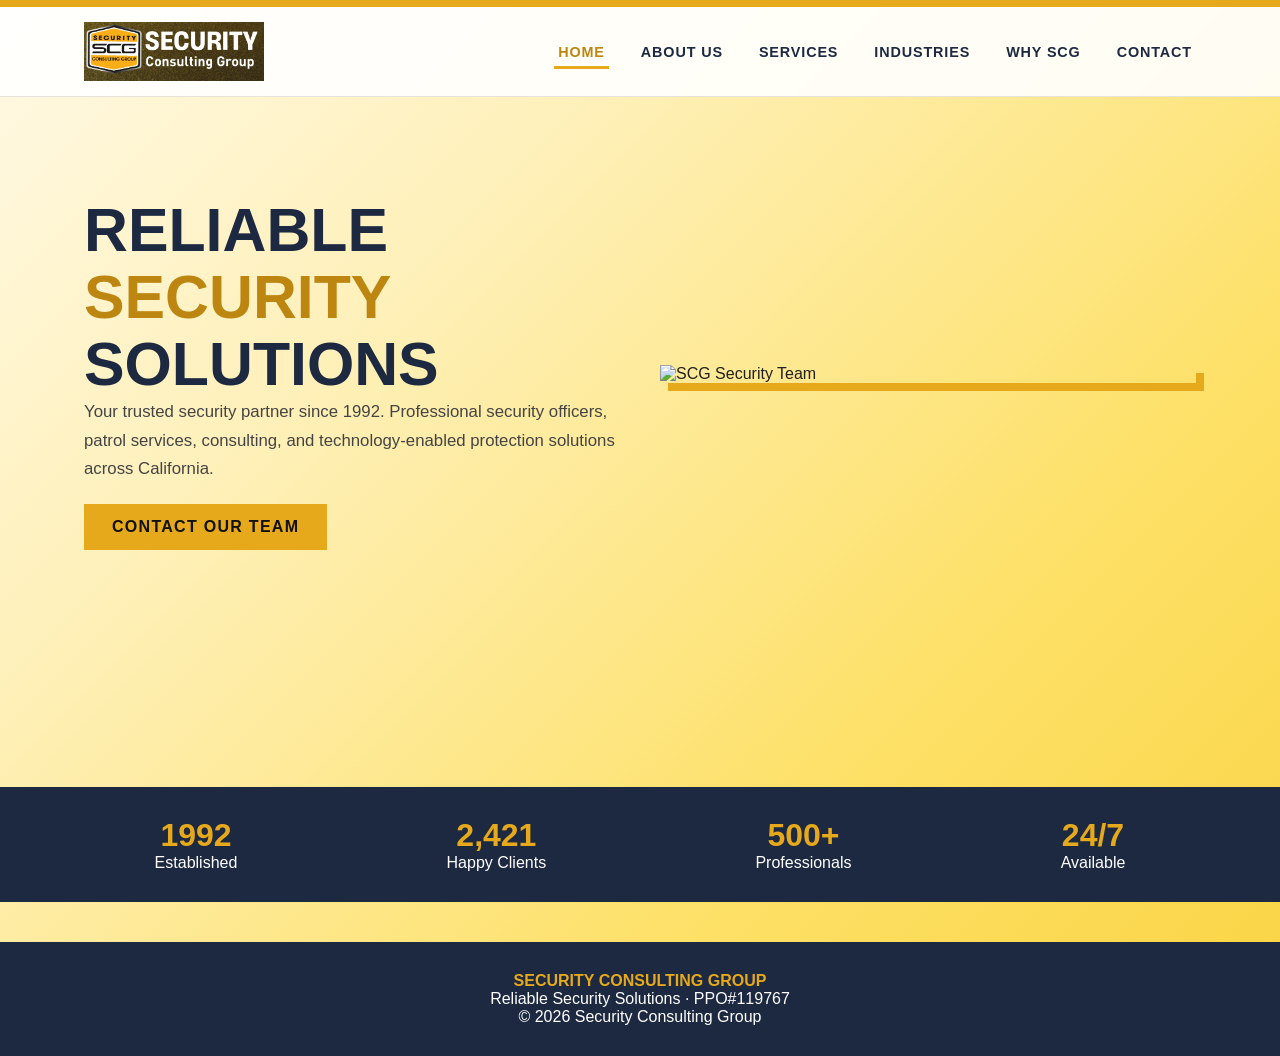
==== commit 6bd4530a: "SCG updated draft Multiple pages" ====
--- a/index.html
+++ b/index.html
@@ -3,453 +3,111 @@
 <head>
   <meta charset="UTF-8">
   <meta name="viewport" content="width=device-width, initial-scale=1.0">
-  <meta name="description" content="Security Consulting Group — reliable security solutions, security officers, patrol, consulting and security systems.">
-  <title>Security Consulting Group | Reliable Security Solutions</title>
+  <title>SCG | Home</title>
   <style>
     :root {
-      --ink: #202020;
       --navy: #1c2940;
       --gold: #e5a91b;
       --gold-dark: #bd8610;
       --paper: #fff;
-      --soft: #f5f5f3;
       --muted: #666;
       --line: #e7e3da;
       --max: 1160px;
     }
-    * { box-sizing: border-box; margin: 0; padding: 0; }
-    html { scroll-behavior: smooth; }
+    * { box-sizing: border-box; margin: 0; padding: 0; font-family: Arial, Helvetica, sans-serif; }
     body {
-      color: var(--ink);
-      background: var(--paper);
-      font-family: Arial, Helvetica, sans-serif;
-      line-height: 1.65;
+      background: linear-gradient(135deg, #fff9e6 0%, #fef0b8 30%, #fde066 70%, #f9d342 100%);
+      min-height: 100vh;
+      color: #202020;
     }
-    img { display: block; max-width: 100%; }
-    a { color: inherit; }
+    img { max-width: 100%; display: block; }
+    a { text-decoration: none; color: inherit; }
     .top-strip { height: 7px; background: var(--gold); }
-    .site-header {
-      background: #fff;
-      border-bottom: 1px solid var(--line);
-      position: sticky; top: 0; z-index: 50;
+    header { background: rgba(255,255,255,0.9); border-bottom: 1px solid var(--line); position: sticky; top: 0; z-index: 50; }
+    .nav-wrap {
+      max-width: var(--max); margin: 0 auto; padding: 15px 24px;
+      display: flex; align-items: center; justify-content: space-between; flex-wrap: wrap; gap: 20px;
     }
-    .nav-wrap {
-      max-width: var(--max); margin: auto; padding: 12px 24px;
-      display: flex; align-items: center; justify-content: space-between; gap: 24px;
+    .brand img { width: 180px; height: auto; }
+    .nav-links { display: flex; flex-wrap: wrap; gap: 28px; list-style: none; }
+    .nav-links a {
+      color: var(--navy); font-size: .9rem; font-weight: 700;
+      text-transform: uppercase; letter-spacing: .06em; padding: 6px 4px;
+      border-bottom: 3px solid transparent;
     }
-    .brand img { width: 205px; max-height: 62px; object-fit: contain; object-position: left center; }
-    .nav-links { display: flex; flex-wrap: wrap; gap: 20px; list-style: none; }
-    .nav-links a {
-      text-decoration: none; color: #333; font-size: .82rem;
-      font-weight: 700; text-transform: uppercase; letter-spacing: .04em;
+    .nav-links a:hover, .nav-links a.active {
+      color: var(--gold-dark); border-bottom-color: var(--gold);
     }
-    .nav-links a:hover { color: var(--gold-dark); }
-    .hero {
-      max-width: var(--max); margin: 0 auto; padding: 38px 24px 48px;
-      display: grid; grid-template-columns: 1.05fr .95fr; gap: 42px; align-items: center;
+    section { max-width: var(--max); margin: 0 auto; padding: 60px 24px; min-height: 70vh; }
+    h1 { font-size: clamp(2rem, 5vw, 3.8rem); text-transform: uppercase; color: var(--navy); line-height: 1.1; }
+    h1 span { color: var(--gold-dark); }
+    h2 { font-size: 2rem; text-transform: uppercase; color: var(--navy); margin-bottom: 25px; }
+    .hero { display: grid; grid-template-columns: 1fr 1fr; gap: 40px; align-items: center; padding-top: 40px; }
+    .hero-img { box-shadow: 8px 8px 0 var(--gold); }
+    p { font-size: 1.05rem; line-height: 1.7; color: #444; margin-bottom: 20px; }
+    .btn {
+      display: inline-block; background: var(--gold); color: #111; font-weight: 800;
+      text-transform: uppercase; letter-spacing: .08em; padding: 14px 28px; border: none;
+      transition: .25s;
     }
-    .eyebrow {
-      display: inline-block; color: #222; font-size: .76rem; font-weight: 800;
-      text-transform: uppercase; letter-spacing: .16em; border-left: 5px solid var(--gold);
-      padding: 4px 0 4px 12px; margin-bottom: 17px;
+    .btn:hover { background: var(--navy); color: white; }
+    .stats {
+      background: var(--navy); color: white; padding: 30px 24px; margin-top: 60px;
     }
-    h1 { font-size: clamp(2.2rem, 4.8vw, 4.15rem); line-height: 1.04; text-transform: uppercase; }
-    h1 span { color: var(--gold-dark); }
-    .hero-copy p { margin: 20px 0 24px; color: #555; max-width: 560px; }
-    .hero-photo-frame { padding: 0 0 12px 12px; background: var(--gold); }
-    .hero-photo { width: 100%; height: 365px; object-fit: cover; }
-    .button {
-      display: inline-block; background: var(--gold); color: #171717;
-      text-decoration: none; font-size: .83rem; font-weight: 800;
-      text-transform: uppercase; letter-spacing: .06em; padding: 13px 21px;
-      border: 1px solid var(--gold); transition: .2s;
+    .stats-inner {
+      max-width: var(--max); margin: 0 auto; display: flex; justify-content: space-around; flex-wrap: wrap; gap: 20px; text-align: center;
     }
-    .button:hover { background: #fff; }
-    .catalog-meta {
-      background: var(--navy); color: white; padding: 18px 24px;
-    }
-    .meta-inner {
-      max-width: var(--max); margin: auto; display: flex; justify-content: space-between;
-      gap: 18px; flex-wrap: wrap; align-items: center;
-    }
-    .meta-inner strong { color: var(--gold); font-size: 1.3rem; }
-    .meta-item { font-size: .78rem; text-transform: uppercase; letter-spacing: .08em; }
-    .section { max-width: var(--max); margin: auto; padding: 68px 24px; }
-    .section-heading { margin-bottom: 30px; }
-    .section-heading .eyebrow { margin-bottom: 9px; }
-    h2 { font-size: clamp(1.7rem, 3vw, 2.5rem); line-height: 1.15; text-transform: uppercase; }
-    .section-heading p { max-width: 700px; color: var(--muted); margin-top: 12px; }
-    .about-grid { display: grid; grid-template-columns: 1fr 1fr; gap: 34px; align-items: start; }
-    .about-photo { width: 100%; height: 310px; object-fit: cover; border-bottom: 7px solid var(--gold); }
-    .about-copy h3 { font-size: 1.15rem; text-transform: uppercase; margin: 18px 0 8px; }
-    .about-copy p { color: #555; margin-bottom: 12px; }
-    .catalog-section { background: var(--soft); }
-    .service-grid {
-      display: grid; grid-template-columns: repeat(2, minmax(0, 1fr)); gap: 28px;
-    }
-    .service-card {
-      background: white; border: 1px solid #e9e6df; border-top: 5px solid var(--gold);
-      box-shadow: 0 5px 18px rgba(0,0,0,.045); overflow: hidden;
-    }
-    .service-card img { width: 100%; height: 245px; object-fit: cover; }
-    .service-copy { padding: 22px 24px 25px; }
-    .service-copy h3 { font-size: 1.18rem; text-transform: uppercase; line-height: 1.25; margin-bottom: 12px; }
-    .service-copy p { color: #555; margin: 0 0 11px; font-size: .94rem; }
-    .service-copy ul { margin: 12px 0 0 18px; color: #555; font-size: .91rem; }
-    .service-copy li { padding: 3px 0; }
-    .service-copy li::marker { color: var(--gold-dark); }
-    .full-width-card { grid-column: 1 / -1; display: grid; grid-template-columns: .95fr 1.05fr; }
-    .full-width-card img { height: 100%; min-height: 310px; }
-    .industries { background: #fff; }
-    .industry-grid { display: grid; grid-template-columns: repeat(4, 1fr); gap: 13px; }
-    .industry {
-      background: var(--soft); border-left: 4px solid var(--gold);
-      padding: 18px 15px; font-weight: 700; text-align: center; font-size: .9rem;
-    }
-    .why { background: var(--navy); color: white; }
-    .why .section-heading p { color: #d8dbe1; }
-    .why-grid { display: grid; grid-template-columns: repeat(4, 1fr); gap: 22px; }
-    .why-item { border-top: 3px solid var(--gold); padding-top: 16px; }
-    .why-item h3 { color: var(--gold); font-size: 1rem; text-transform: uppercase; margin-bottom: 8px; }
-    .why-item p { color: #e0e2e6; font-size: .9rem; }
-    .contact { background: var(--soft); }
-    .contact-grid { display: grid; grid-template-columns: 1fr 1fr; gap: 35px; }
-    .contact-panel { background: white; padding: 26px; border-top: 5px solid var(--gold); }
-    .contact-panel h3 { text-transform: uppercase; margin-bottom: 14px; }
-    .contact-line { margin: 12px 0; color: #444; overflow-wrap: anywhere; }
-    .contact-line strong { display: block; color: #111; font-size: .75rem; text-transform: uppercase; letter-spacing: .08em; }
-    .contact-panel a { color: #71500a; }
-    footer { background: #181818; color: #ddd; text-align: center; padding: 24px; font-size: .82rem; }
+    .stats strong { display: block; font-size: 2rem; color: var(--gold); }
+    footer { background: var(--navy); color: white; text-align: center; padding: 30px; margin-top: 40px; }
     footer strong { color: var(--gold); }
-    .page-number { display: flex; align-items: center; gap: 12px; margin-top: 28px; color: #777; font-size: .72rem; text-transform: uppercase; }
-    .page-number::before { content: ""; width: 44px; height: 5px; background: var(--gold); }
     @media (max-width: 820px) {
-      .nav-wrap { align-items: flex-start; flex-direction: column; }
-      .nav-links { gap: 12px 16px; }
-      .hero, .about-grid, .contact-grid { grid-template-columns: 1fr; }
-      .hero-photo { height: 300px; }
-      .service-grid { grid-template-columns: 1fr; }
-      .full-width-card { grid-column: auto; grid-template-columns: 1fr; }
-      .full-width-card img { min-height: 0; height: 245px; }
-      .industry-grid, .why-grid { grid-template-columns: repeat(2, 1fr); }
-    }
-    @media (max-width: 480px) {
-      .nav-wrap { padding: 12px 17px; }
-      .section, .hero { padding-left: 17px; padding-right: 17px; }
-      .hero { padding-top: 28px; }
-      .industry-grid, .why-grid { grid-template-columns: 1fr; }
-      .meta-inner { display: grid; grid-template-columns: 1fr 1fr; }
+      .hero { grid-template-columns: 1fr; }
+      .nav-links { gap: 15px; margin-top: 10px; }
     }
   </style>
 </head>
 <body>
   <div class="top-strip"></div>
-  <header class="site-header">
-    <nav class="nav-wrap" aria-label="Main navigation">
-      <a class="brand" href="#home"><img src="images/scg_logo_wordmark.png" alt="Security Consulting Group"></a>
+  <header>
+    <div class="nav-wrap">
+      <a class="brand" href="index.html"><img src="images/scg_logo_wordmark.png" alt="SCG"></a>
       <ul class="nav-links">
-        <li><a href="#home">Home</a></li><li><a href="#about">About Us</a></li>
-        <li><a href="#services">Services</a></li><li><a href="#industries">Industries</a></li>
-        <li><a href="#why">Why SCG</a></li><li><a href="#contact">Contact</a></li>
+        <li><a href="index.html" class="active">Home</a></li>
+        <li><a href="about.html">About Us</a></li>
+        <li><a href="services.html">Services</a></li>
+        <li><a href="industries.html">Industries</a></li>
+        <li><a href="why-scg.html">Why SCG</a></li>
+        <li><a href="contact.html">Contact</a></li>
       </ul>
-    </nav>
+    </div>
   </header>
 
-  <main>
-    <section class="hero" id="home">
-      <div class="hero-copy">
-        <span class="eyebrow">Catalog 2026 · Since 1992</span>
+  <section>
+    <div class="hero">
+      <div>
         <h1>Reliable <span>Security</span> Solutions</h1>
-        <p>Your trusted security partner. Security Consulting Group provides professional security services, patrol officers, consulting, and technology-enabled protection solutions.</p>
-        <a class="button" href="#contact">Contact Our Team</a>
+        <p>Your trusted security partner since 1992. Professional security officers, patrol services, consulting, and technology-enabled protection solutions across California.</p>
+        <a href="contact.html" class="btn">Contact Our Team</a>
       </div>
-      <div class="hero-photo-frame">
-        <img class="hero-photo" src="images/page_01_cover_security_team.jpeg" alt="Security Consulting Group professional team">
-      </div>
-    </section>
-
-    <div class="catalog-meta">
-      <div class="meta-inner">
-        <div class="meta-item"><strong>1992</strong><br>Since</div>
-        <div class="meta-item"><strong>2,421</strong><br>Clients (catalog figure)</div>
-        <div class="meta-item"><strong>500+</strong><br>Professionals (catalog figure)</div>
-        <div class="meta-item"><strong>24/7</strong><br>Operations</div>
+      <div class="hero-img">
+        <img src="images/page_01-cover_security_team.jpg" alt="SCG Security Team">
       </div>
     </div>
+  </section>
 
-    <section class="section" id="about">
-      <div class="section-heading">
-        <span class="eyebrow">About Us</span>
-        <h2>Your Trusted Security Partner</h2>
-        <p>Security Consulting Group — professional security solutions for clients, employees, patrons, and communities.</p>
-      </div>
-      <div class="about-grid">
-        <div>
-          <img class="about-photo" src="images/page_04_security_consulting_team.jpeg" alt="Security consulting team">
-          <div class="about-copy">
-            <h3>About Security Consulting Group</h3>
-            <p>Security Consulting Group is an elite security group specialized in identifying potential risks for high-profile clients. The company can provide security and patrol officers qualified for day-to-day protection offerings.</p>
-            <p>SCG provides professional security services to clients, employees, patrons, and community members who visit or live at the sites it guards. The group embraces its role in providing public safety while protecting clients’ assets.</p>
-          </div>
-        </div>
-        <div class="about-copy">
-          <img class="about-photo" src="images/page_12_security_officers_on_site.jpeg" alt="Uniformed security officers on site">
-          <h3>SCG’s Distinction</h3>
-          <p>SCG aims to develop trusted business partnerships by providing technology-enabled solutions. With experience in security systems and guard services, the company works to protect clients from immediate, present, and future dangers.</p>
-          <p><strong>Ambassadors of Protection:</strong> The catalog describes guards as trained professionals with certifications in CPR/First Aid, Baton, Pepper Spray, Firearms, and Power to Arrest.</p>
-          <p><strong>Total Peace of Mind:</strong> Officers are presented as prepared to address site-specific security requirements and respond to emergencies.</p>
-        </div>
-      </div>
-      <div class="page-number">Catalog pages 1–2</div>
-    </section>
-
-    <section class="catalog-section" id="services">
-      <div class="section">
-        <div class="section-heading">
-          <span class="eyebrow">Services We Offer</span>
-          <h2>Security Services & Solutions</h2>
-          <p>Catalog services and descriptions arranged for easy browsing. The photos below are extracted from the supplied 2026 catalog.</p>
-        </div>
-
-        <div class="service-grid">
-          <article class="service-card">
-            <img src="images/page_04_security_consulting_team.jpeg" alt="Security consulting team">
-            <div class="service-copy">
-              <h3>Security Consulting Services</h3>
-              <p>Planning and installing an updated security system is not always easy. SCG assesses personal security needs and proposes solutions that are effective and practical.</p>
-              <p>The catalog describes thorough designs and step-by-step consulting for security systems, whether upgrading an existing system or designing a new one from scratch.</p>
-            </div>
-          </article>
-
-          <article class="service-card">
-            <img src="images/page_05_security_camera_installation.jpeg" alt="Security camera installation">
-            <div class="service-copy">
-              <h3>Camera Systems & Installation</h3>
-              <p>Modern camera systems help monitor who enters and leaves a building, deter break-ins, and gather evidence if a crime occurs. SCG offers camera systems and installation for projects of different sizes.</p>
-              <ul><li>Protect property and valuables</li><li>Deter criminal activity</li><li>Allow remote viewing and access</li><li>May lower insurance costs</li><li>Reduce worry and stress</li></ul>
-            </div>
-          </article>
-
-          <article class="service-card">
-            <img src="images/page_06_alarm_system.jpeg" alt="Alarm system keypad">
-            <div class="service-copy">
-              <h3>Alarm Systems & Installation</h3>
-              <p>An up-to-date alarm system is described as a first line of defense for family, property, and valuables. Modern systems can deter burglars and alert authorities when emergency action is needed.</p>
-              <p>SCG sells and installs custom alarm systems using professional installation crews, with designs based on the client's security and budget needs.</p>
-              <ul><li>Protect property and valuables</li><li>Deter criminal activity</li><li>Remote access</li><li>Gas or fire alerts</li><li>Reduce worry and stress</li></ul>
-            </div>
-          </article>
-
-          <article class="service-card">
-            <img src="images/page_07_fire_watch_safety.jpeg" alt="Fire watch and safety service">
-            <div class="service-copy">
-              <h3>Fire Watch & Safety Services</h3>
-              <p>SCG describes certified safety services including fire prevention, first aid, evacuation assistance, and emergency planning. On-site Fire Watch officers also perform additional safety services.</p>
-              <ul><li>Evacuation assistance</li><li>Workplace and traffic safety</li><li>School safety</li><li>Safety consulting and compliance audits</li><li>Firefighting training</li><li>Emergency planning and crisis management</li><li>Evacuation exercises</li></ul>
-            </div>
-          </article>
-
-          <article class="service-card">
-            <img src="images/page_08_marked_vehicle_patrol.jpeg" alt="Marked security vehicle patrol">
-            <div class="service-copy">
-              <h3>Marked Vehicle Patrol</h3>
-              <p>SCG describes vehicle patrol as a cost-effective deterrent against vandalism and theft. The catalog states that 24-hour dispatch is available and gives an average vehicle-patrol response time of 30 minutes or less.</p>
-              <p>Patrol officers monitor premises, identify hazards and suspicious activity, and provide personalized attention to each property.</p>
-            </div>
-          </article>
-
-          <article class="service-card">
-            <img src="images/page_09_virtual_security_monitoring.jpeg" alt="Virtual security monitoring operator">
-            <div class="service-copy">
-              <h3>Virtual Security</h3>
-              <p>Virtual security combines smart cameras, people-detecting analytics, and a remote video monitoring center to help identify emerging threats and reduce reliance on conventional on-site guards.</p>
-              <ul><li>Technology-enabled monitoring</li><li>Multiple areas monitored simultaneously, 24/7</li><li>Response to criminal activity</li><li>Professionally trained monitoring personnel</li><li>Reduced cost compared with a full-time security detail</li></ul>
-            </div>
-          </article>
-
-          <article class="service-card">
-            <img src="images/page_11_uniformed_security_officer.jpeg" alt="Uniformed security officer">
-            <div class="service-copy">
-              <h3>On-Site Uniformed Security Officer</h3>
-              <p>Uniformed security officers trained in crisis management can provide an immediate sense of safety for properties of different sizes. SCG describes guard services for businesses and individuals throughout California.</p>
-              <p>Services are described for retail properties, religious institutions, hospitals, schools, shopping centers, apartments, childcare facilities, construction sites, healthcare centers, gated communities, hotels, and private residences.</p>
-            </div>
-          </article>
-
-          <article class="service-card">
-            <img src="images/page_13_armed_security_officers.jpeg" alt="Armed security officers">
-            <div class="service-copy">
-              <h3>Armed Security Services</h3>
-              <p>The catalog describes armed and unarmed security officers as a visible deterrent and a response resource at client locations. Officers may respond to emergency calls, unusual situations, and site-specific patrol assignments.</p>
-              <p>Tasks include checking for unsafe conditions, hazards, unlocked doors, security violations, and unauthorized entry, as well as monitoring entrances, exits, people, vehicles, and parking areas.</p>
-            </div>
-          </article>
-
-          <article class="service-card">
-            <img src="images/page_14_security_guard_tasks.jpeg" alt="Security guard checking a property">
-            <div class="service-copy">
-              <h3>Security Guard Tasks</h3>
-              <p>Security personnel focus on site-specific goals and procedures, including:</p>
-              <ul><li>Checking credentials for restricted areas</li><li>Checking for contraband on business premises</li><li>Monitoring suspicious activity that could lead to theft or burglary</li><li>Monitoring and securing business areas after office hours</li><li>Opening and closing the business each workday</li></ul>
-            </div>
-          </article>
-
-          <article class="service-card">
-            <img src="images/page_15_construction_site_security.jpeg" alt="Security at a construction site">
-            <div class="service-copy">
-              <h3>Construction Site Security</h3>
-              <p>Construction sites can face vandalism, graffiti, theft, production delays, and financial loss. SCG describes customized plans and professional guards to help prevent unauthorized visitors from entering a site.</p>
-              <p>Guards patrol the site, while supervisors visit each shift to check that officers are performing their duties to the client's expectations.</p>
-            </div>
-          </article>
-
-          <article class="service-card">
-            <img src="images/page_17_business_park_security.jpeg" alt="Business park security officers">
-            <div class="service-copy">
-              <h3>Business Park Security</h3>
-              <p>Business park security helps protect tenants, buildings, assets, and the people who work at the property. The catalog highlights maintaining a consistent security presence during business hours and additional overnight measures.</p>
-            </div>
-          </article>
-
-          <article class="service-card">
-            <img src="images/page_18_shopping_center_security.jpeg" alt="Shopping center security officer">
-            <div class="service-copy">
-              <h3>Shopping Center Security</h3>
-              <p>SCG describes tailored security tactics for shopping centers, malls, and retail stores to help minimize loitering, theft, vandalism, trespassing, and other unwanted activity.</p>
-              <p>The catalog emphasizes experienced, licensed officers and solutions designed around the requirements of retail establishments.</p>
-            </div>
-          </article>
-
-          <article class="service-card">
-            <img src="images/page_19_healthcare_facilities_security.jpeg" alt="Healthcare facility security officer">
-            <div class="service-copy">
-              <h3>Healthcare Facilities Security</h3>
-              <p>Healthcare facilities have patients, medical professionals, suppliers, visitors, and service providers moving through the site at all hours. SCG describes security support designed for these open, active environments.</p>
-              <p>Professionally trained guards help prevent and respond to unwanted disputes and situations between different parties.</p>
-            </div>
-          </article>
-
-          <article class="service-card">
-            <img src="images/page_20_hotel_motel_security.jpeg" alt="Hotel and motel security officer">
-            <div class="service-copy">
-              <h3>Hotel / Motel Security</h3>
-              <p>SCG describes hotel and motel security guards as focused on the safety of guests and customers while representing the property with professional and reliable service.</p>
-              <p>The catalog notes that solutions are customized to each client's site-specific safety and security purposes.</p>
-            </div>
-          </article>
-
-          <article class="service-card">
-            <img src="images/page_21_apartment_hoa_security.jpeg" alt="Apartment and HOA security">
-            <div class="service-copy">
-              <h3>Apartments / HOA Security Services</h3>
-              <p>Apartment and condominium properties can be targets for theft, trespassing, loitering, vandalism, and burglary. SCG describes security services intended to help protect residents, tenants, owners, and property.</p>
-            </div>
-          </article>
-
-          <article class="service-card">
-            <img src="images/page_22_apartment_hoa_security_detail.jpeg" alt="Apartment community security officers">
-            <div class="service-copy">
-              <h3>Apartments / HOA — Response & Patrol</h3>
-              <p>The catalog describes guards trained to respond to emergencies and coordinate with local authorities when needed. SCG lists alarm response, on-site security guards, and vehicle patrols as available solutions.</p>
-            </div>
-          </article>
-
-          <article class="service-card">
-            <img src="images/page_23_educational_institutional_security.jpeg" alt="Educational campus security">
-            <div class="service-copy">
-              <h3>Educational & Institutional Security</h3>
-              <p>SCG describes campus security with trained security experts, risk consulting, and technology solutions to help create a safe environment for students, faculty, and staff.</p>
-              <ul><li>Incident management and safety patrols</li><li>Parking enforcement and student escorts</li><li>Visitor access control</li><li>Lock-out assistance</li><li>Program design and management support</li></ul>
-            </div>
-          </article>
-
-          <article class="service-card">
-            <img src="images/page_25_industrial_security.jpeg" alt="Industrial security officers">
-            <div class="service-copy">
-              <h3>Industrial Security</h3>
-              <p>SCG describes tailored industrial security services based on facility needs, with teams trained to recognize safety hazards and respond appropriately.</p>
-              <p>Additional services listed in the catalog include extinguisher checks, visitor reception and badging, employee credentialing, visitor escorts, job safety analyses, emergency preparation, loss prevention, mail and package distribution, and lighting inspections.</p>
-            </div>
-          </article>
-
-          <article class="service-card">
-            <img src="images/page_26_security_patrol_vehicle.jpeg" alt="Security patrol vehicle">
-            <div class="service-copy">
-              <h3>Security Patrol & Site Support</h3>
-              <p>SCG's catalog also describes site access control, additional personnel when needed, scheduled or random patrol dispatch, premises supervision, inspections, alarm response, and timely reporting.</p>
-            </div>
-          </article>
-        </div>
-        <div class="page-number">Catalog pages 4–26</div>
-      </div>
-    </section>
-
-    <section class="section industries" id="industries">
-      <div class="section-heading">
-        <span class="eyebrow">Who We Serve</span>
-        <h2>Industries & Properties</h2>
-        <p>Examples of the settings identified throughout the SCG catalog.</p>
-      </div>
-      <div class="industry-grid">
-        <div class="industry">Retail Properties</div><div class="industry">Construction Sites</div>
-        <div class="industry">Hospitals & Healthcare</div><div class="industry">Educational Institutes</div>
-        <div class="industry">Shopping Centers</div><div class="industry">Hotels & Motels</div>
-        <div class="industry">Apartments & Condominiums</div><div class="industry">Business Parks</div>
-        <div class="industry">Industrial Facilities</div><div class="industry">Religious Institutions</div>
-        <div class="industry">Childcare Facilities</div><div class="industry">Private Residences</div>
-      </div>
-    </section>
-
-    <section class="why" id="why">
-      <div class="section">
-        <div class="section-heading">
-          <span class="eyebrow">SCG’s Distinction</span>
-          <h2>Reliable Security Solutions</h2>
-          <p>The catalog presents SCG around professional protection, trained officers, tailored solutions, and emergency response.</p>
-        </div>
-        <div class="why-grid">
-          <div class="why-item"><h3>Professional Officers</h3><p>The catalog describes officers with training and relevant certifications for their assignments.</p></div>
-          <div class="why-item"><h3>Tailored Solutions</h3><p>Security requirements are assessed and solutions are shaped around each site and client.</p></div>
-          <div class="why-item"><h3>Emergency Response</h3><p>Security personnel are described as responding promptly to emergencies and unusual situations.</p></div>
-          <div class="why-item"><h3>Technology Enabled</h3><p>SCG combines security personnel with systems, patrols, cameras, and monitoring solutions.</p></div>
-        </div>
-      </div>
-    </section>
-
-    <section class="contact" id="contact">
-      <div class="section">
-        <div class="section-heading">
-          <span class="eyebrow">Contact Us</span>
-          <h2>Security Consulting Group</h2>
-          <p>Reliable Security Solutions</p>
-        </div>
-        <div class="contact-grid">
-          <div class="contact-panel">
-            <h3>Get in Touch</h3>
-            <div class="contact-line"><strong>Phone</strong><a href="tel:+18008065422">+1 (800) 806-5422</a></div>
-            <div class="contact-line"><strong>Email</strong><a href="mailto:info@securityscg.com">info@securityscg.com</a></div>
-            <div class="contact-line"><strong>Website</strong><a href="https://www.securityscg.com" target="_blank" rel="noopener">www.securityscg.com</a></div>
-            <div class="contact-line"><strong>Address</strong>8928 Fullbright Ave, Chatsworth, CA 91311</div>
-          </div>
-          <div class="contact-panel">
-            <h3>Business Hours</h3>
-            <p>Monday to Sunday: <strong>24/7 Operations</strong></p>
-            <p style="margin-top:16px;color:#666">The contact information and business hours above are reproduced from the supplied SCG Services Catalog 2026.</p>
-            <a class="button" style="margin-top:20px" href="mailto:info@securityscg.com?subject=Security%20Services%20Inquiry">Email SCG</a>
-          </div>
-        </div>
-        <div class="page-number">Catalog page 27</div>
-      </div>
-    </section>
-  </main>
+  <div class="stats">
+    <div class="stats-inner">
+      <div><strong>1992</strong>Established</div>
+      <div><strong>2,421</strong>Happy Clients</div>
+      <div><strong>500+</strong>Professionals</div>
+      <div><strong>24/7</strong>Available</div>
+    </div>
+  </div>
 
   <footer>
     <strong>SECURITY CONSULTING GROUP</strong><br>
     Reliable Security Solutions · PPO#119767<br>
-    © <span id="year"></span> Security Consulting Group
+    © 2026 Security Consulting Group
   </footer>
-  <script>
-    document.getElementById("year").textContent = new Date().getFullYear();
-  </script>
 </body>
 </html>
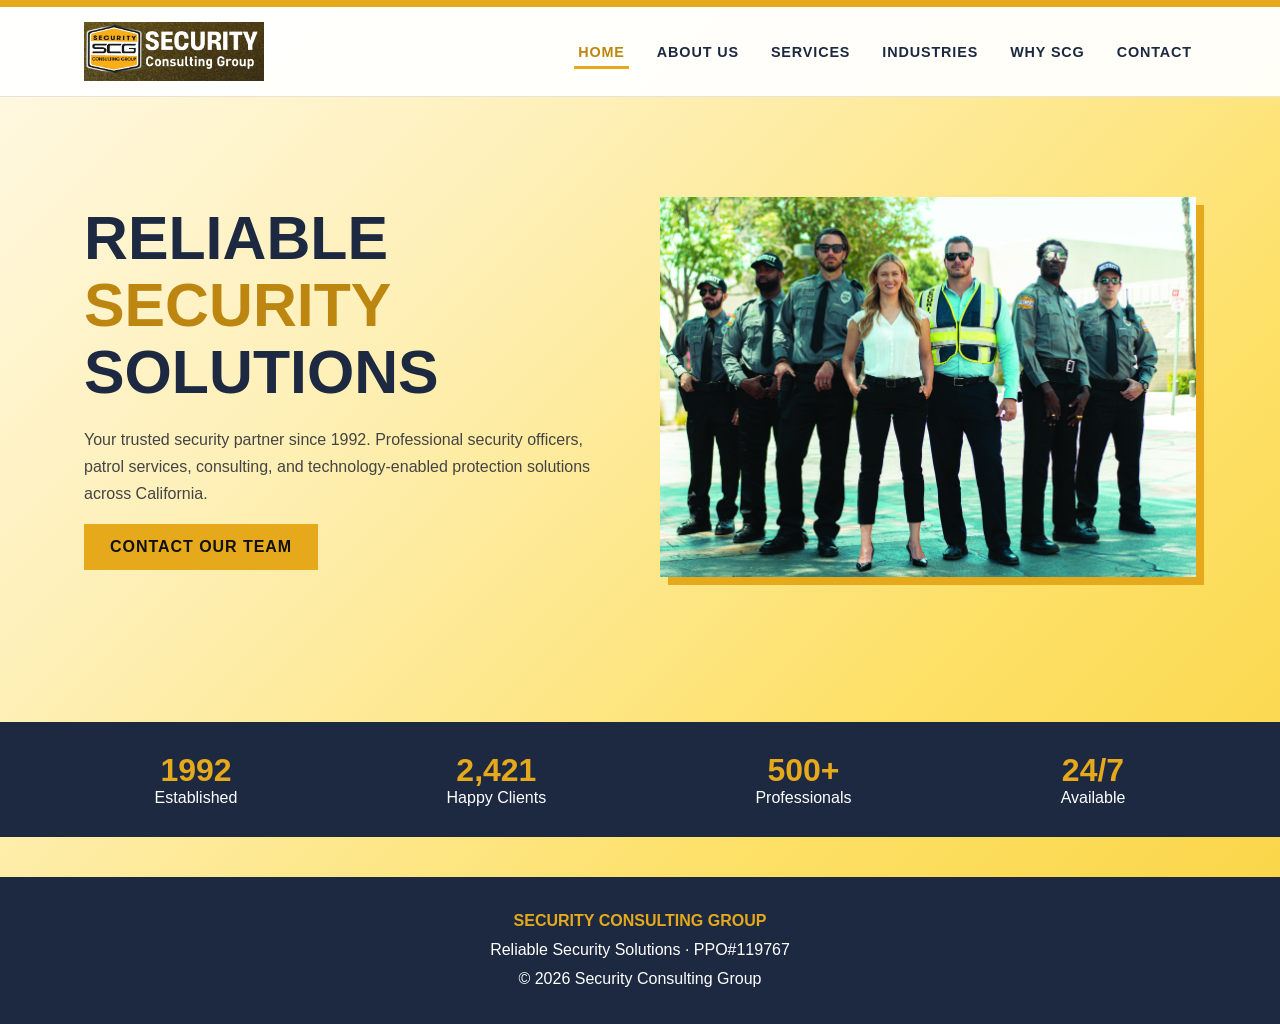
==== commit ecaa54fc: "SCG SCG" ====
--- a/index.html
+++ b/index.html
@@ -1,113 +1,17 @@
 <!DOCTYPE html>
 <html lang="en">
-<head>
-  <meta charset="UTF-8">
-  <meta name="viewport" content="width=device-width, initial-scale=1.0">
-  <title>SCG | Home</title>
-  <style>
-    :root {
-      --navy: #1c2940;
-      --gold: #e5a91b;
-      --gold-dark: #bd8610;
-      --paper: #fff;
-      --muted: #666;
-      --line: #e7e3da;
-      --max: 1160px;
-    }
-    * { box-sizing: border-box; margin: 0; padding: 0; font-family: Arial, Helvetica, sans-serif; }
-    body {
-      background: linear-gradient(135deg, #fff9e6 0%, #fef0b8 30%, #fde066 70%, #f9d342 100%);
-      min-height: 100vh;
-      color: #202020;
-    }
-    img { max-width: 100%; display: block; }
-    a { text-decoration: none; color: inherit; }
-    .top-strip { height: 7px; background: var(--gold); }
-    header { background: rgba(255,255,255,0.9); border-bottom: 1px solid var(--line); position: sticky; top: 0; z-index: 50; }
-    .nav-wrap {
-      max-width: var(--max); margin: 0 auto; padding: 15px 24px;
-      display: flex; align-items: center; justify-content: space-between; flex-wrap: wrap; gap: 20px;
-    }
-    .brand img { width: 180px; height: auto; }
-    .nav-links { display: flex; flex-wrap: wrap; gap: 28px; list-style: none; }
-    .nav-links a {
-      color: var(--navy); font-size: .9rem; font-weight: 700;
-      text-transform: uppercase; letter-spacing: .06em; padding: 6px 4px;
-      border-bottom: 3px solid transparent;
-    }
-    .nav-links a:hover, .nav-links a.active {
-      color: var(--gold-dark); border-bottom-color: var(--gold);
-    }
-    section { max-width: var(--max); margin: 0 auto; padding: 60px 24px; min-height: 70vh; }
-    h1 { font-size: clamp(2rem, 5vw, 3.8rem); text-transform: uppercase; color: var(--navy); line-height: 1.1; }
-    h1 span { color: var(--gold-dark); }
-    h2 { font-size: 2rem; text-transform: uppercase; color: var(--navy); margin-bottom: 25px; }
-    .hero { display: grid; grid-template-columns: 1fr 1fr; gap: 40px; align-items: center; padding-top: 40px; }
-    .hero-img { box-shadow: 8px 8px 0 var(--gold); }
-    p { font-size: 1.05rem; line-height: 1.7; color: #444; margin-bottom: 20px; }
-    .btn {
-      display: inline-block; background: var(--gold); color: #111; font-weight: 800;
-      text-transform: uppercase; letter-spacing: .08em; padding: 14px 28px; border: none;
-      transition: .25s;
-    }
-    .btn:hover { background: var(--navy); color: white; }
-    .stats {
-      background: var(--navy); color: white; padding: 30px 24px; margin-top: 60px;
-    }
-    .stats-inner {
-      max-width: var(--max); margin: 0 auto; display: flex; justify-content: space-around; flex-wrap: wrap; gap: 20px; text-align: center;
-    }
-    .stats strong { display: block; font-size: 2rem; color: var(--gold); }
-    footer { background: var(--navy); color: white; text-align: center; padding: 30px; margin-top: 40px; }
-    footer strong { color: var(--gold); }
-    @media (max-width: 820px) {
-      .hero { grid-template-columns: 1fr; }
-      .nav-links { gap: 15px; margin-top: 10px; }
-    }
-  </style>
-</head>
-<body>
-  <div class="top-strip"></div>
-  <header>
-    <div class="nav-wrap">
-      <a class="brand" href="index.html"><img src="images/scg_logo_wordmark.png" alt="SCG"></a>
-      <ul class="nav-links">
-        <li><a href="index.html" class="active">Home</a></li>
-        <li><a href="about.html">About Us</a></li>
-        <li><a href="services.html">Services</a></li>
-        <li><a href="industries.html">Industries</a></li>
-        <li><a href="why-scg.html">Why SCG</a></li>
-        <li><a href="contact.html">Contact</a></li>
-      </ul>
-    </div>
-  </header>
+<head><meta charset="UTF-8"><meta name="viewport" content="width=device-width, initial-scale=1.0">
+<title>SCG | Home</title><link rel="stylesheet" href="style.css"></head>
+<body><div class="top-strip"></div><header><div class="nav-wrap">
+<a class="brand" href="index.html"><img src="images/scg_logo_wordmark.png" alt="Security Consulting Group logo"></a>
+<ul class="nav-links"><li><a href="index.html" class="active">Home</a></li><li><a href="about.html">About Us</a></li><li><a href="services.html">Services</a></li><li><a href="industries.html">Industries</a></li><li><a href="why-scg.html">Why SCG</a></li><li><a href="contact.html">Contact</a></li></ul></div></header>
 
-  <section>
-    <div class="hero">
-      <div>
-        <h1>Reliable <span>Security</span> Solutions</h1>
-        <p>Your trusted security partner since 1992. Professional security officers, patrol services, consulting, and technology-enabled protection solutions across California.</p>
-        <a href="contact.html" class="btn">Contact Our Team</a>
-      </div>
-      <div class="hero-img">
-        <img src="images/page_01-cover_security_team.jpg" alt="SCG Security Team">
-      </div>
-    </div>
-  </section>
+<section><div class="hero"><div>
+<h1>Reliable <span>Security</span> Solutions</h1>
+<p>Your trusted security partner since 1992. Professional security officers, patrol services, consulting, and technology-enabled protection solutions across California.</p>
+<a href="contact.html" class="btn">Contact Our Team</a></div>
+<div class="hero-img"><img src="images/page_01_cover_security_team.jpeg" alt="Security team"></div></div></section>
+<div class="stats"><div class="stats-inner"><div><strong>1992</strong>Established</div><div><strong>2,421</strong>Happy Clients</div><div><strong>500+</strong>Professionals</div><div><strong>24/7</strong>Available</div></div></div>
 
-  <div class="stats">
-    <div class="stats-inner">
-      <div><strong>1992</strong>Established</div>
-      <div><strong>2,421</strong>Happy Clients</div>
-      <div><strong>500+</strong>Professionals</div>
-      <div><strong>24/7</strong>Available</div>
-    </div>
-  </div>
-
-  <footer>
-    <strong>SECURITY CONSULTING GROUP</strong><br>
-    Reliable Security Solutions · PPO#119767<br>
-    © 2026 Security Consulting Group
-  </footer>
-</body>
-</html>
+<footer><strong>SECURITY CONSULTING GROUP</strong><br>Reliable Security Solutions · PPO#119767<br>© 2026 Security Consulting Group</footer>
+</body></html>
--- a/style.css
+++ b/style.css
@@ -0,0 +1,47 @@
+
+:root{--navy:#1c2940;--gold:#e5a91b;--gold-dark:#bd8610;--line:#e7e3da;--max:1160px}
+*{box-sizing:border-box;margin:0;padding:0;font-family:Arial,Helvetica,sans-serif}
+body{background:linear-gradient(135deg,#fff9e6 0%,#fef0b8 30%,#fde066 70%,#f9d342 100%);min-height:100vh;color:#202020}
+img{max-width:100%;display:block}a{text-decoration:none;color:inherit}
+.top-strip{height:7px;background:var(--gold)}
+header{background:rgba(255,255,255,.94);border-bottom:1px solid var(--line);position:sticky;top:0;z-index:50}
+.nav-wrap{max-width:var(--max);margin:auto;padding:15px 24px;display:flex;align-items:center;justify-content:space-between;flex-wrap:wrap;gap:20px}
+.brand img{width:180px;height:auto;object-fit:contain}
+.nav-links{display:flex;flex-wrap:wrap;gap:24px;list-style:none}
+.nav-links a{color:var(--navy);font-size:.9rem;font-weight:700;text-transform:uppercase;letter-spacing:.06em;padding:6px 4px;border-bottom:3px solid transparent}
+.nav-links a:hover,.nav-links a.active{color:var(--gold-dark);border-bottom-color:var(--gold)}
+section{max-width:var(--max);margin:0 auto;padding:60px 24px;min-height:65vh}
+h1{font-size:clamp(2rem,5vw,3.8rem);text-transform:uppercase;color:var(--navy);line-height:1.1;margin-bottom:20px}
+h1 span{color:var(--gold-dark)}h2{font-size:2rem;text-transform:uppercase;color:var(--navy);margin-bottom:28px}
+h3{color:var(--navy);font-size:1.2rem;text-transform:uppercase;margin-bottom:12px}
+p{font-size:1rem;line-height:1.7;color:#444;margin-bottom:16px}
+.hero{display:grid;grid-template-columns:1fr 1fr;gap:40px;align-items:center;padding-top:40px}
+.hero-img{box-shadow:8px 8px 0 var(--gold);background:#e9dfc4}
+.hero-img img{width:100%;height:380px;object-fit:cover}
+.btn{display:inline-block;background:var(--gold);color:#111;font-weight:800;text-transform:uppercase;letter-spacing:.06em;padding:14px 26px;transition:.2s}
+.btn:hover{background:var(--navy);color:white}
+.stats{background:var(--navy);color:white;padding:30px 24px;margin-top:40px}
+.stats-inner{max-width:var(--max);margin:auto;display:flex;justify-content:space-around;flex-wrap:wrap;gap:20px;text-align:center}
+.stats strong{display:block;font-size:2rem;color:var(--gold)}
+.grid{display:grid;grid-template-columns:repeat(auto-fit,minmax(min(100%,300px),1fr));gap:26px}
+.card{background:white;border-top:5px solid var(--gold);box-shadow:0 5px 20px rgba(0,0,0,.06);overflow:hidden}
+.card img{width:100%;height:220px;object-fit:cover;background:#e9dfc4}
+.card-body,.card-pad{padding:24px}
+.card-pad img{margin-bottom:20px}
+footer{background:var(--navy);color:white;text-align:center;padding:30px;margin-top:40px;line-height:1.8}
+footer strong{color:var(--gold)}
+.contact-panel{background:white;padding:30px;border-top:5px solid var(--gold);box-shadow:0 5px 20px rgba(0,0,0,.06);max-width:760px}
+.contact-panel label{display:block;font-weight:bold;color:var(--navy);margin:14px 0 6px}
+.contact-panel input,.contact-panel textarea{width:100%;padding:12px;border:1px solid #ccc;font-size:1rem}
+.contact-panel textarea{min-height:130px;resize:vertical}
+@media(max-width:820px){.hero{grid-template-columns:1fr}.hero-img img{height:280px}.nav-links{gap:12px}.nav-wrap{padding:14px 18px}section{padding:40px 18px}}
+
+.section-title{text-align:center;margin-bottom:14px}
+.section-subtitle{text-align:center;max-width:760px;margin:0 auto 38px;color:#555}
+.contact-item{margin-bottom:20px}
+.contact-item strong{display:block;color:var(--navy);font-size:.9rem;text-transform:uppercase;letter-spacing:.05em;margin-bottom:5px}
+.contact-item a,.contact-item span{color:#2c5282;font-size:1rem}
+.feature-icon{font-size:3rem;margin-bottom:14px}
+.highlight-section{background:var(--navy);color:white;border-radius:12px;padding:42px 30px;margin-top:55px;text-align:center}
+.highlight-section h3{font-size:1.8rem;color:var(--gold);margin-bottom:14px}
+.highlight-section p{max-width:760px;margin:0 auto;color:#e5e7eb}
